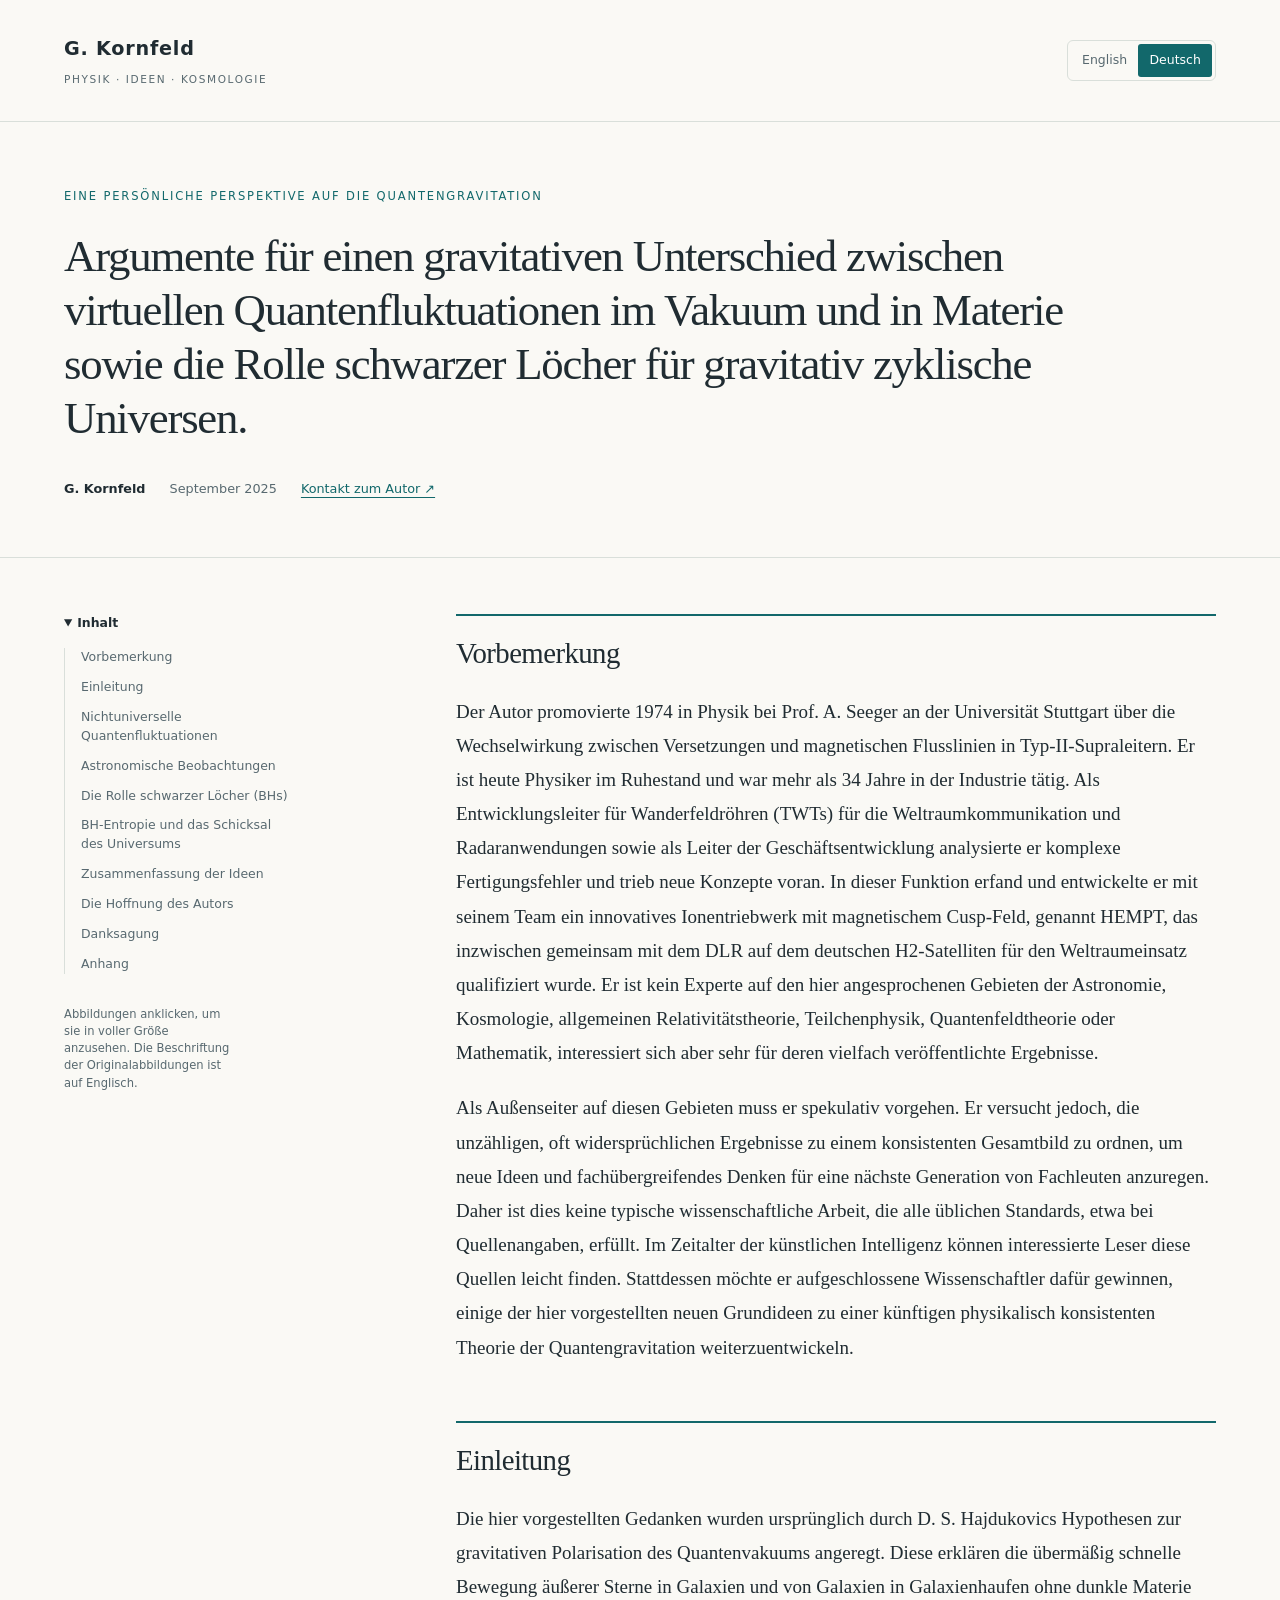
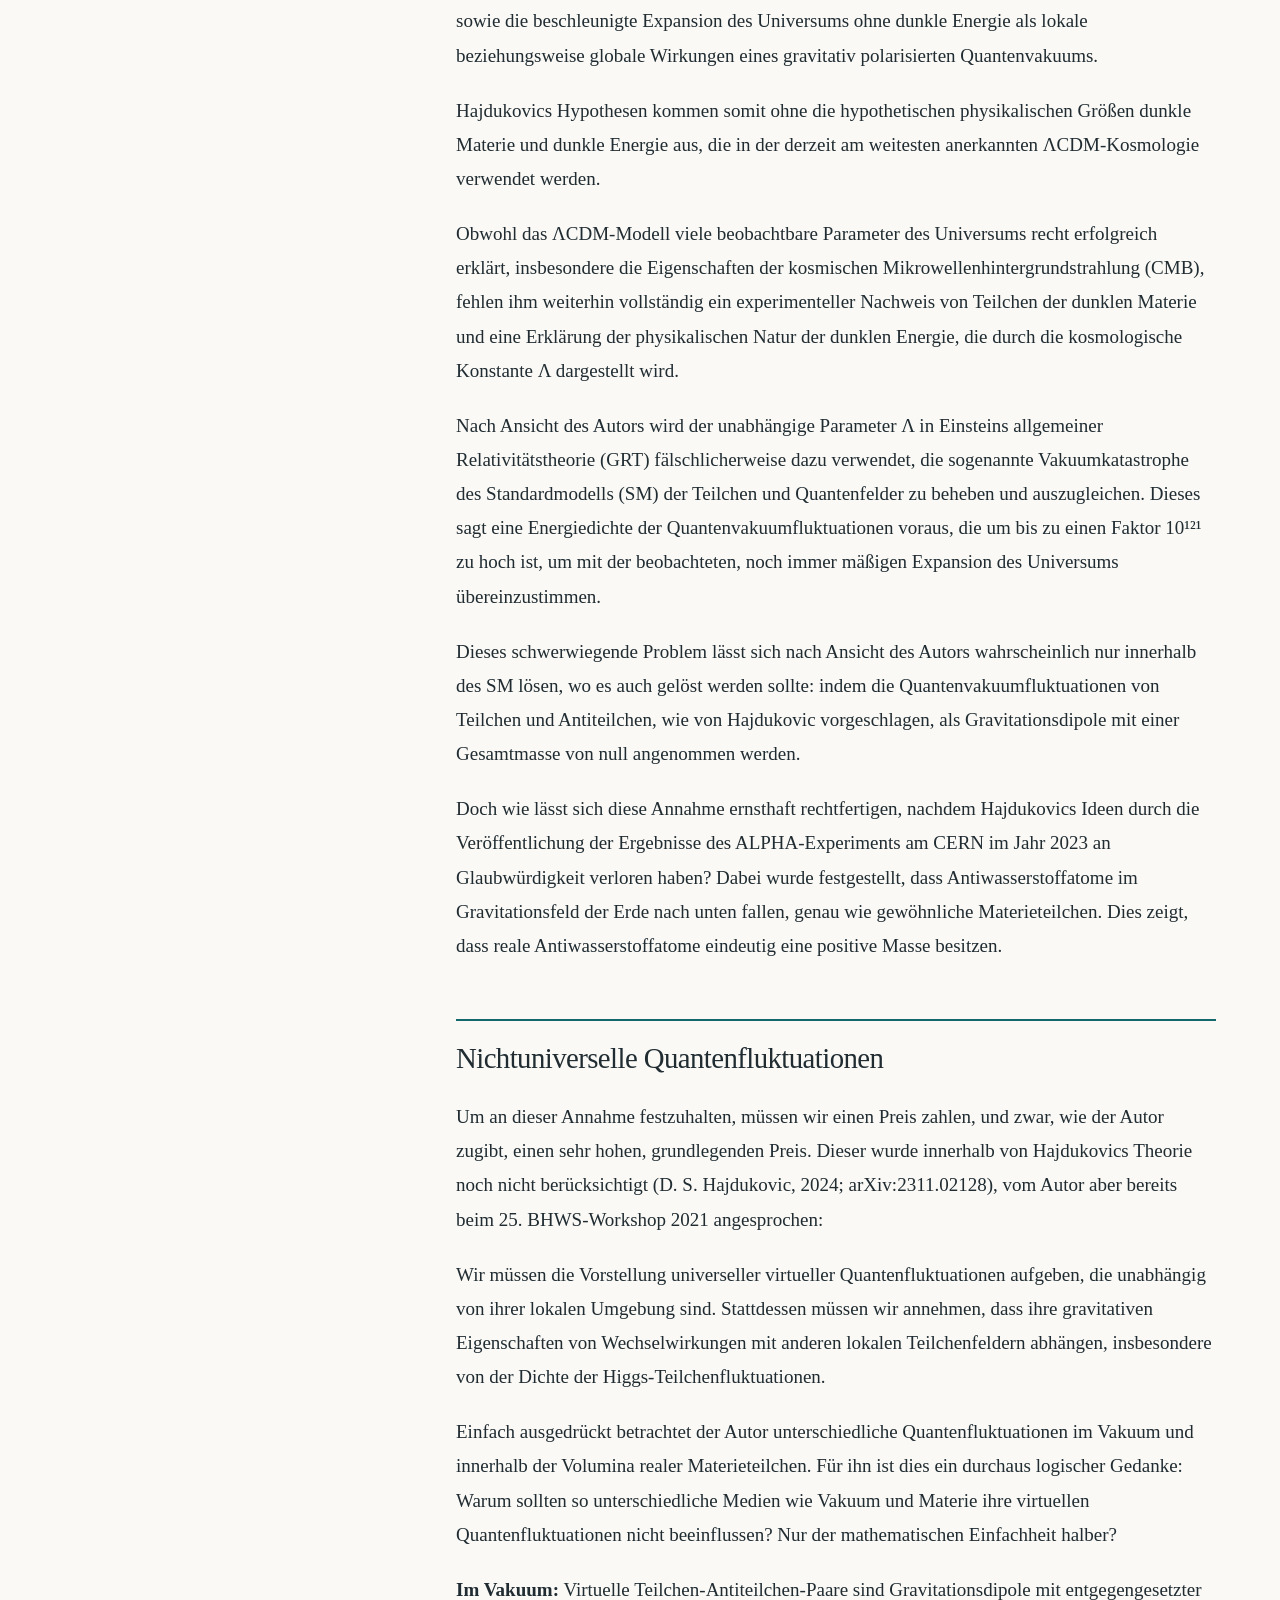
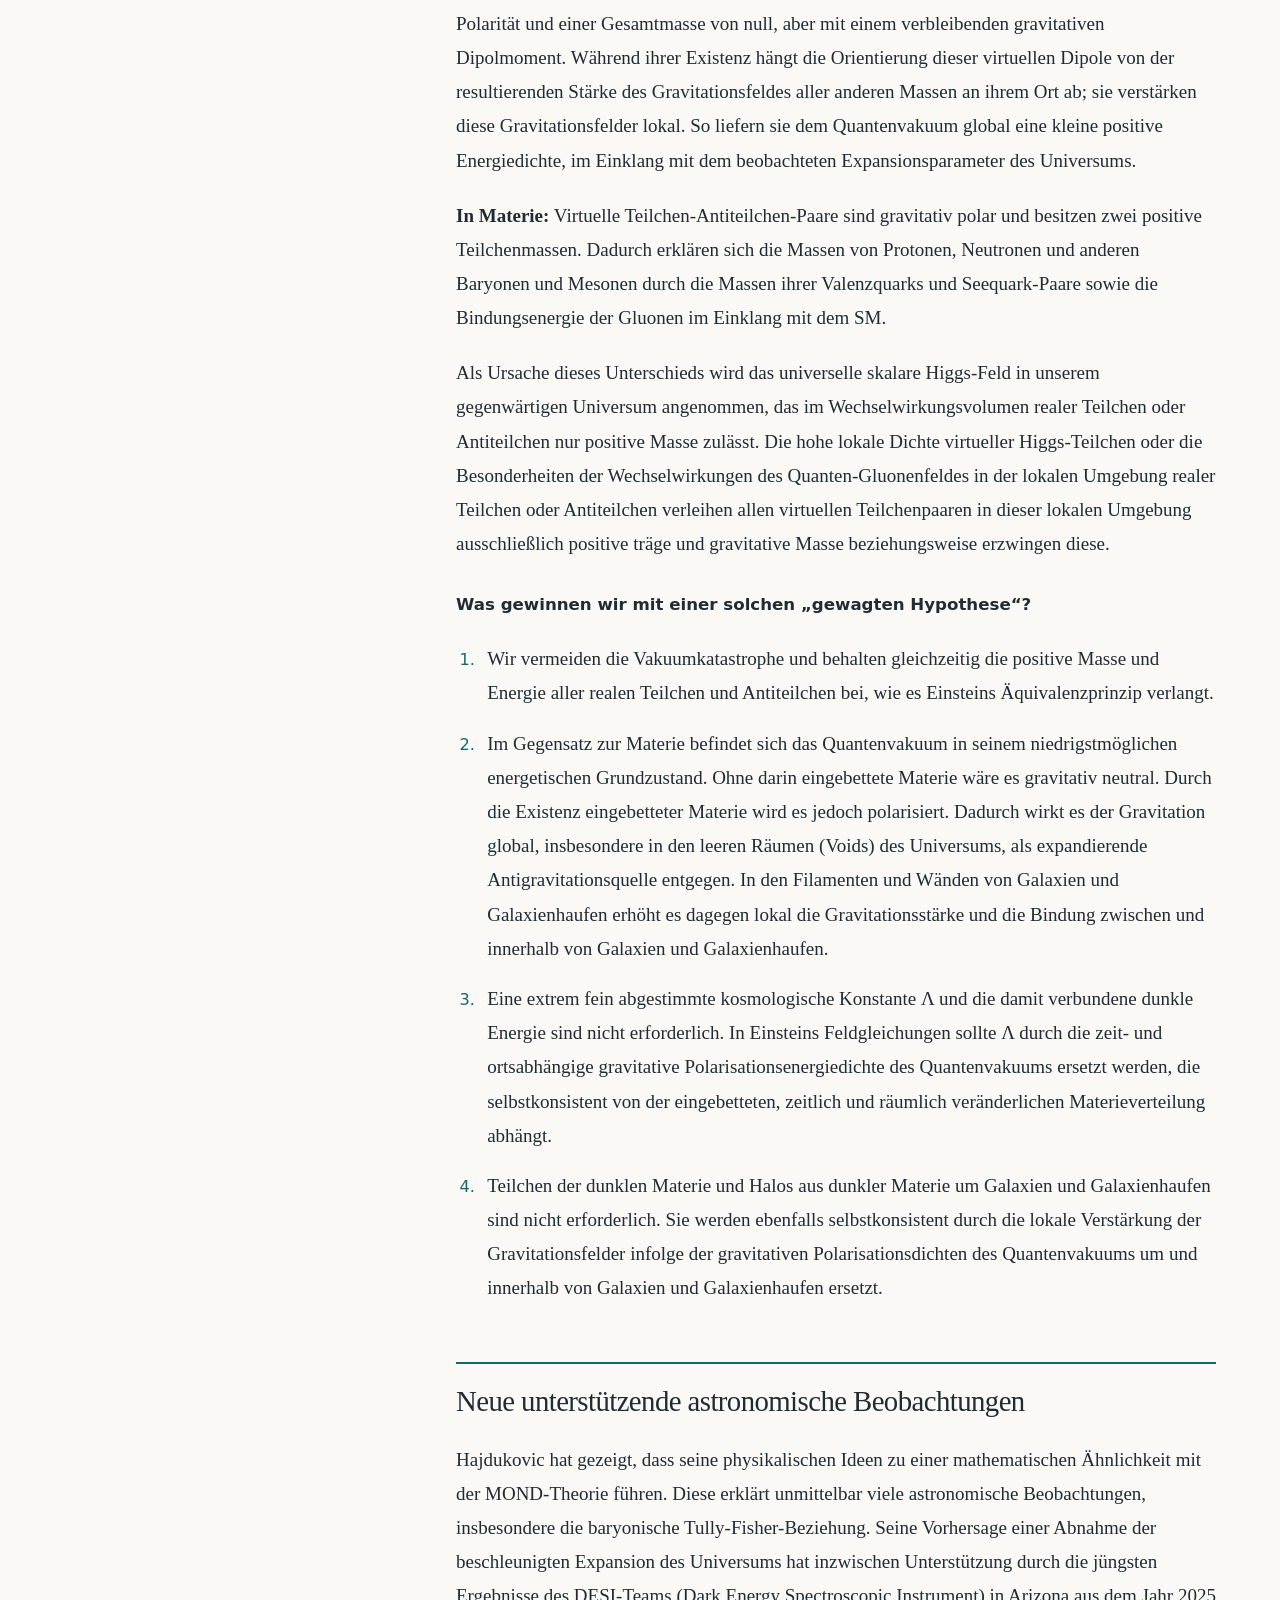
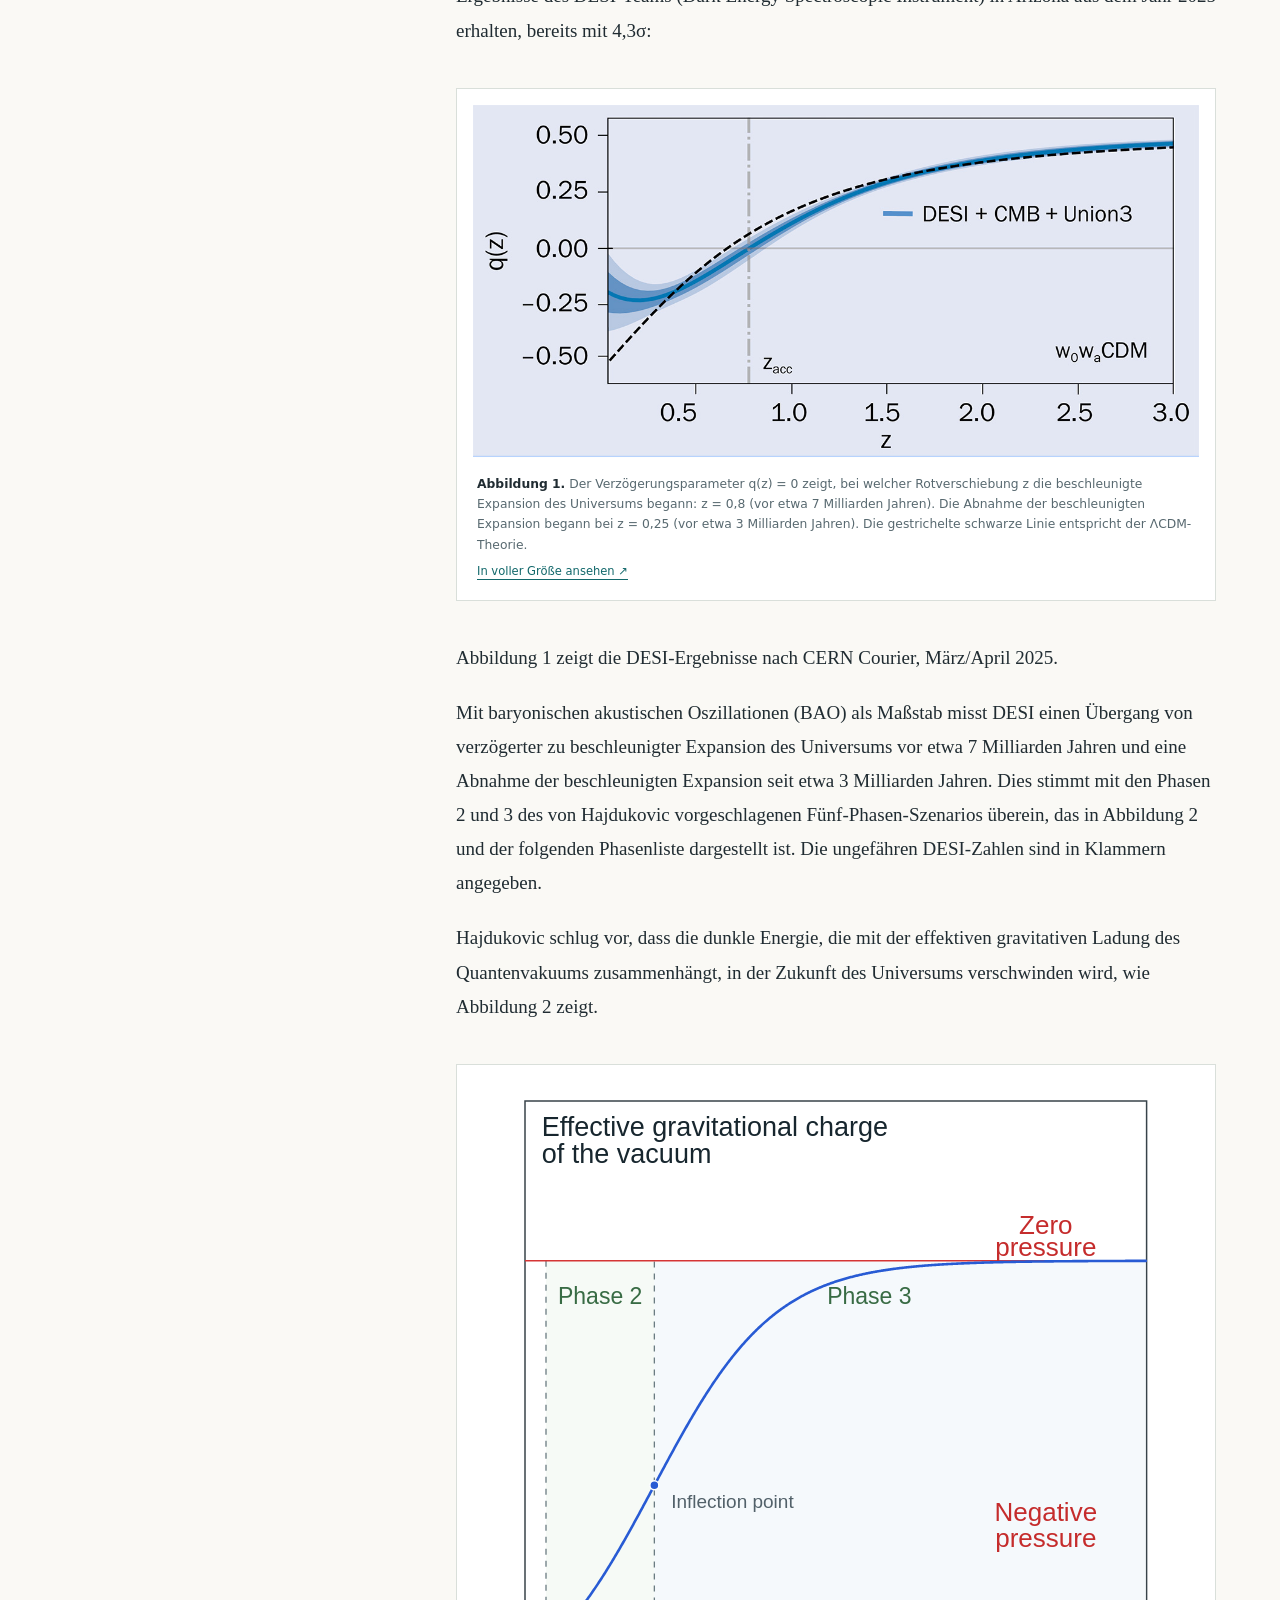
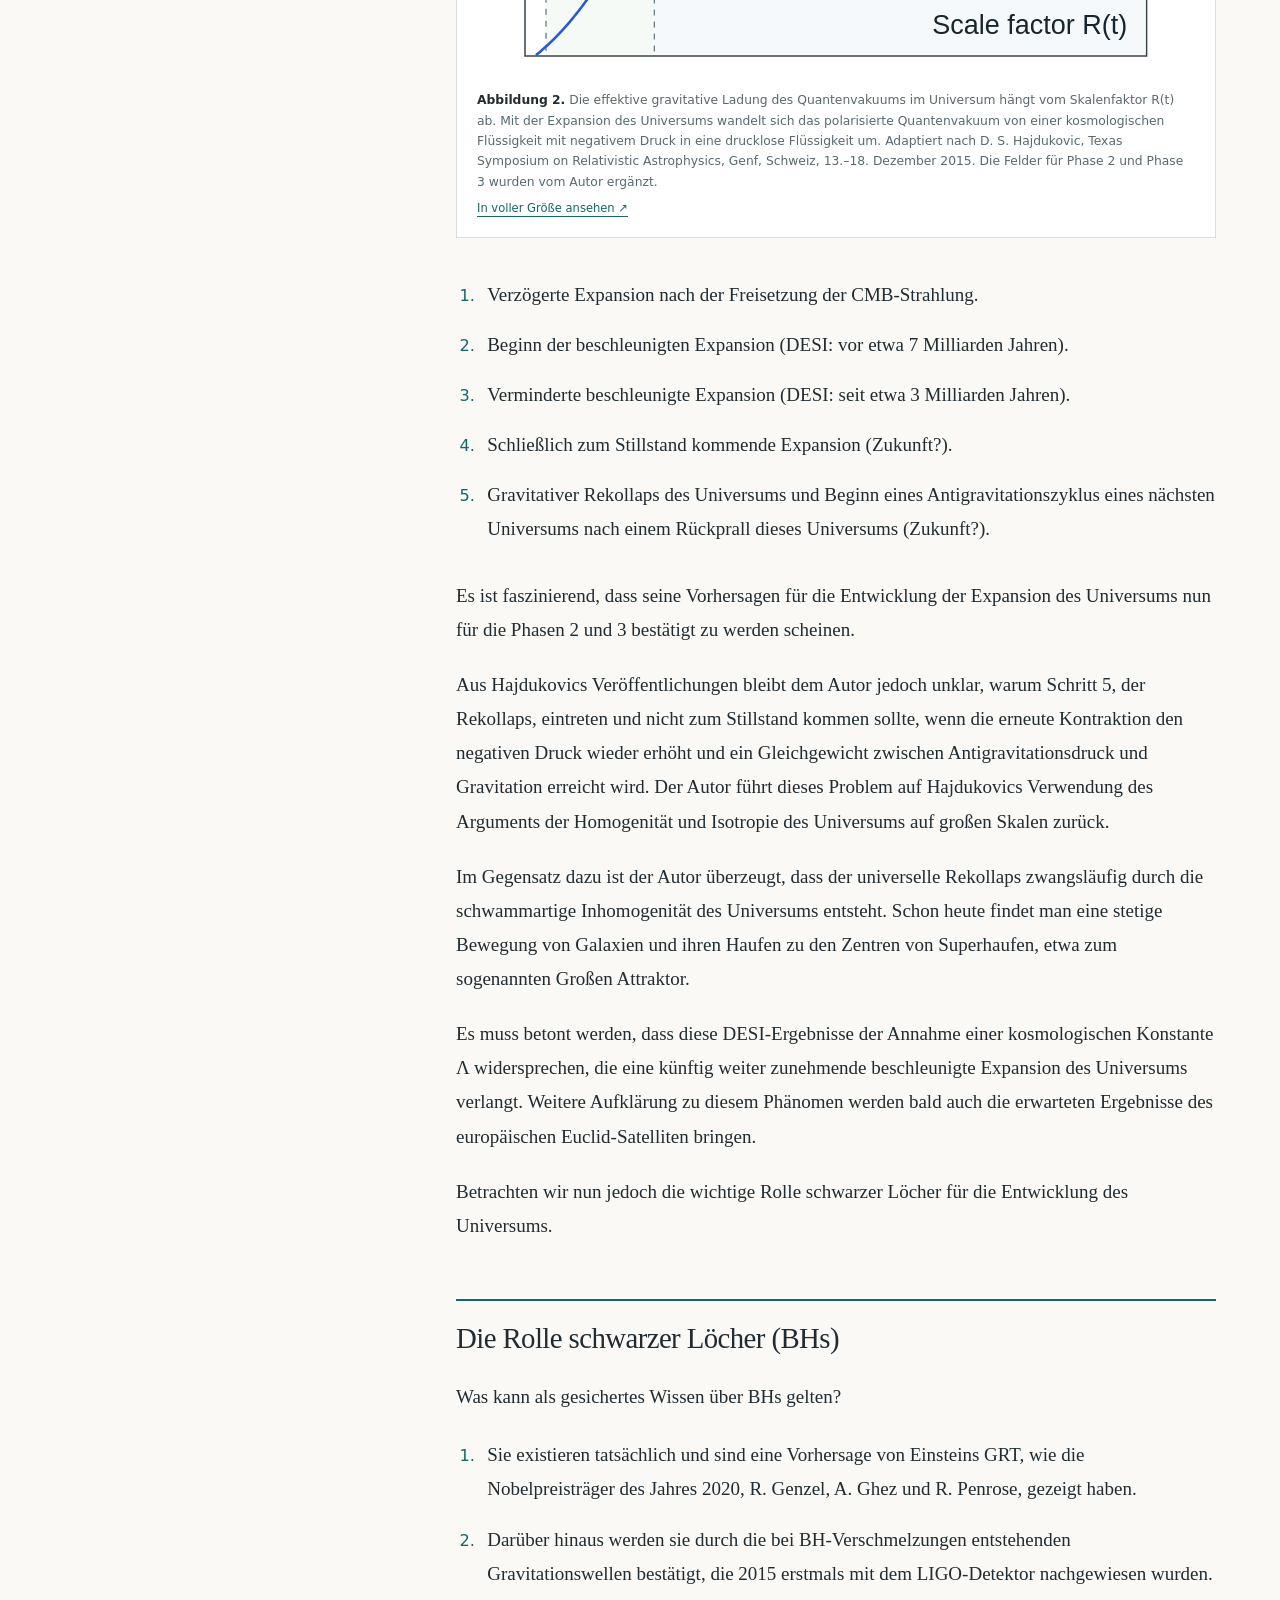
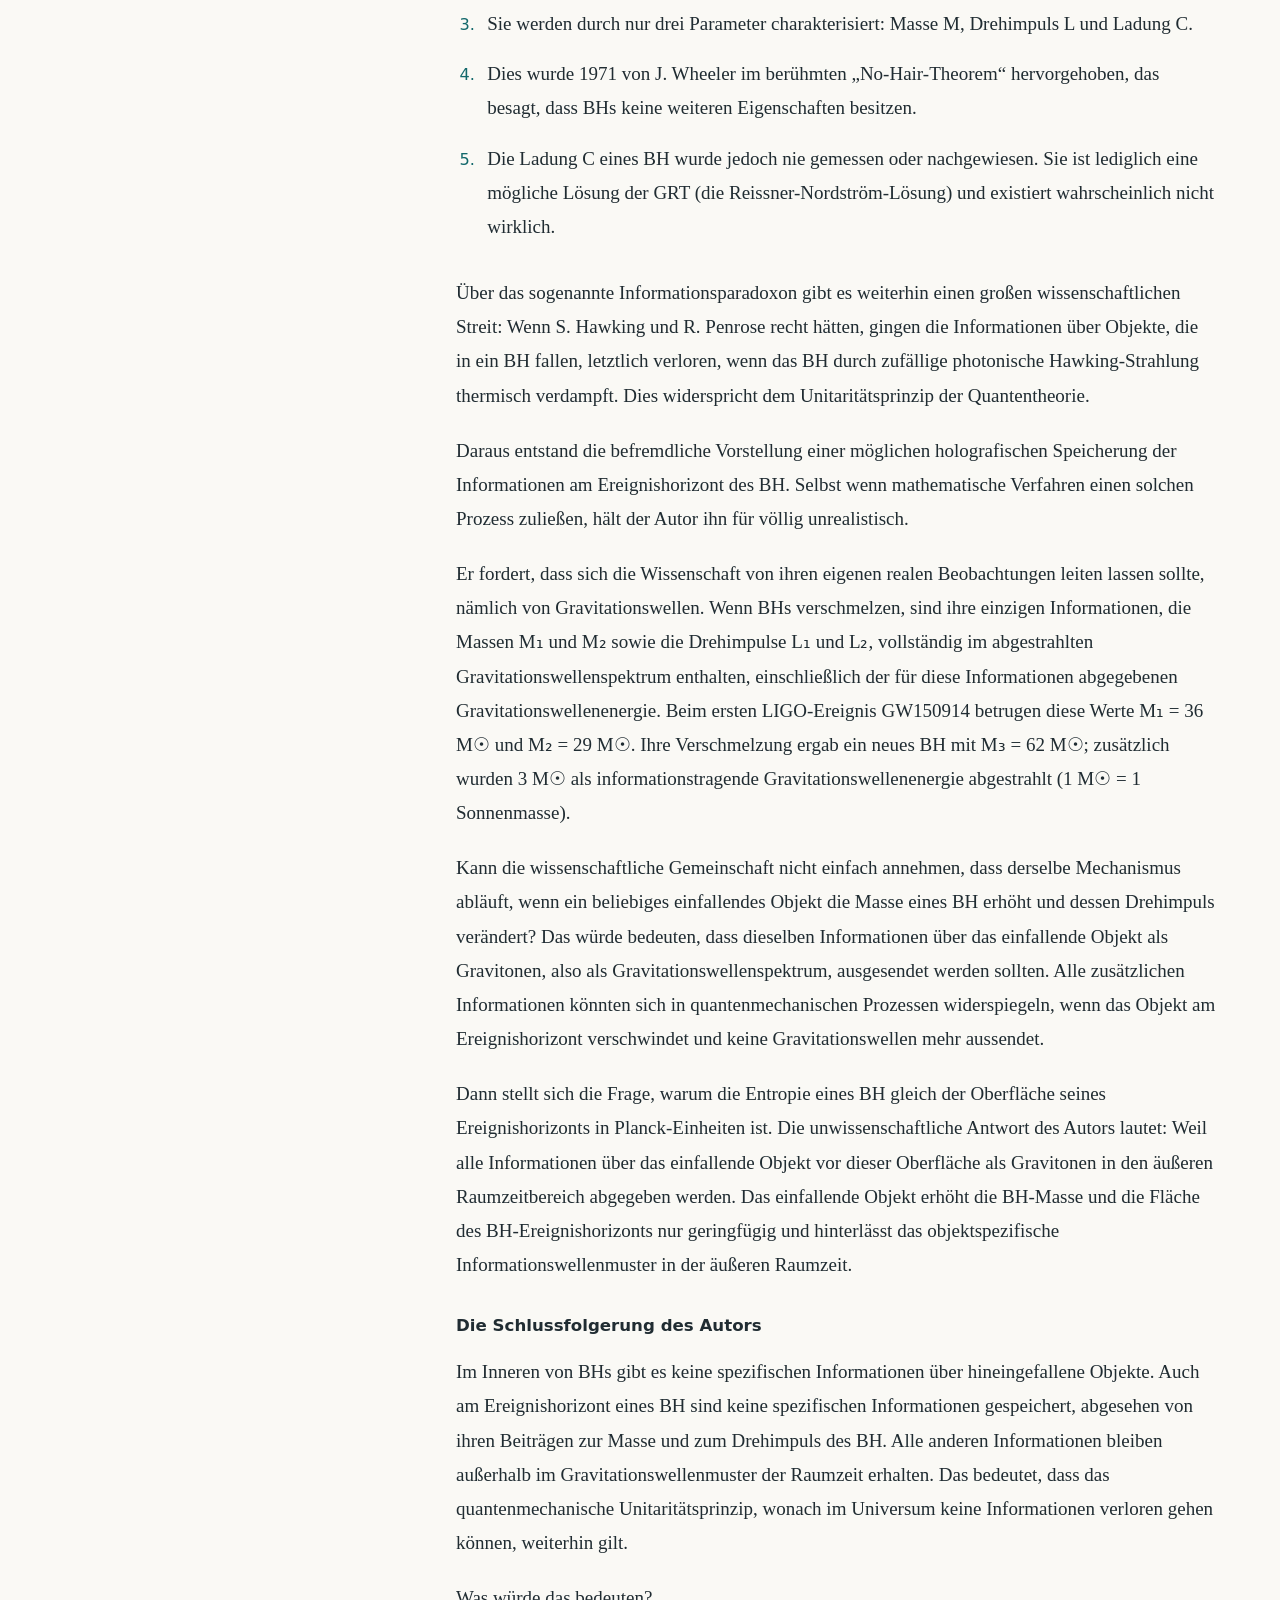
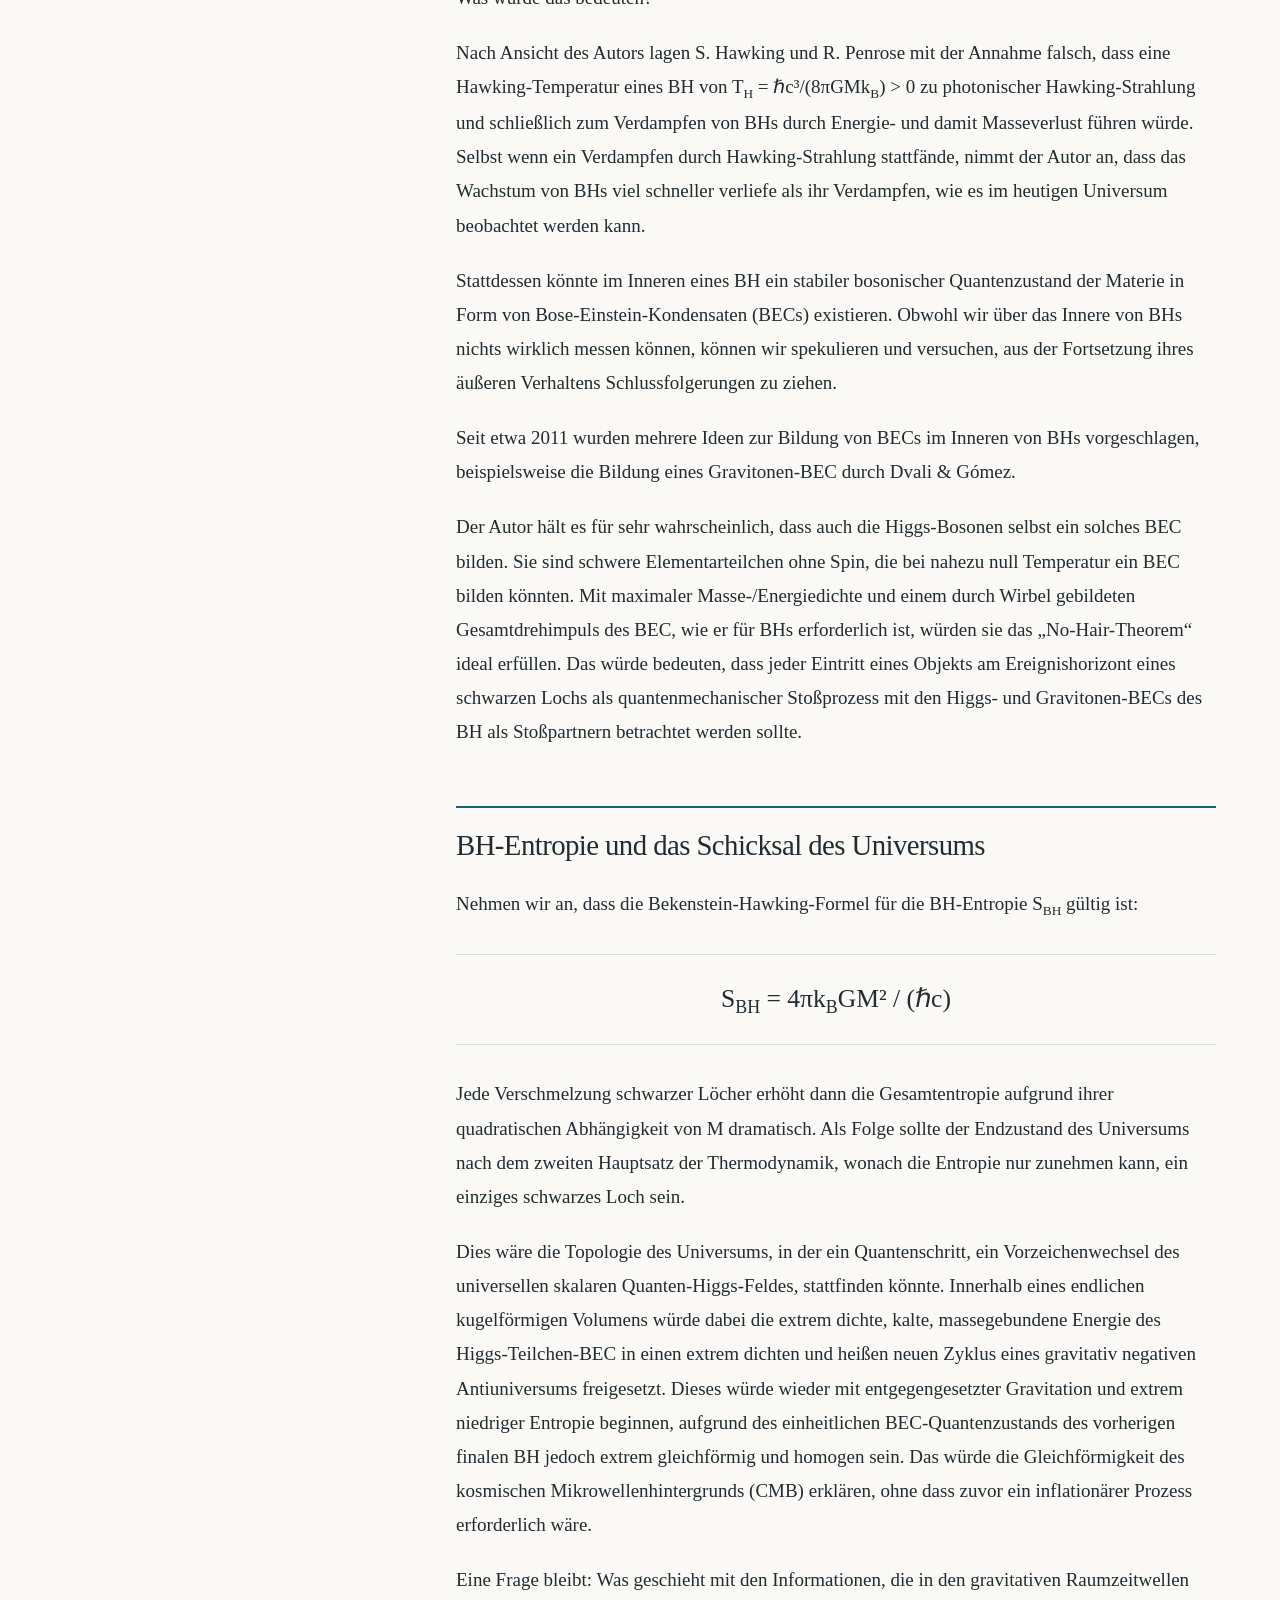
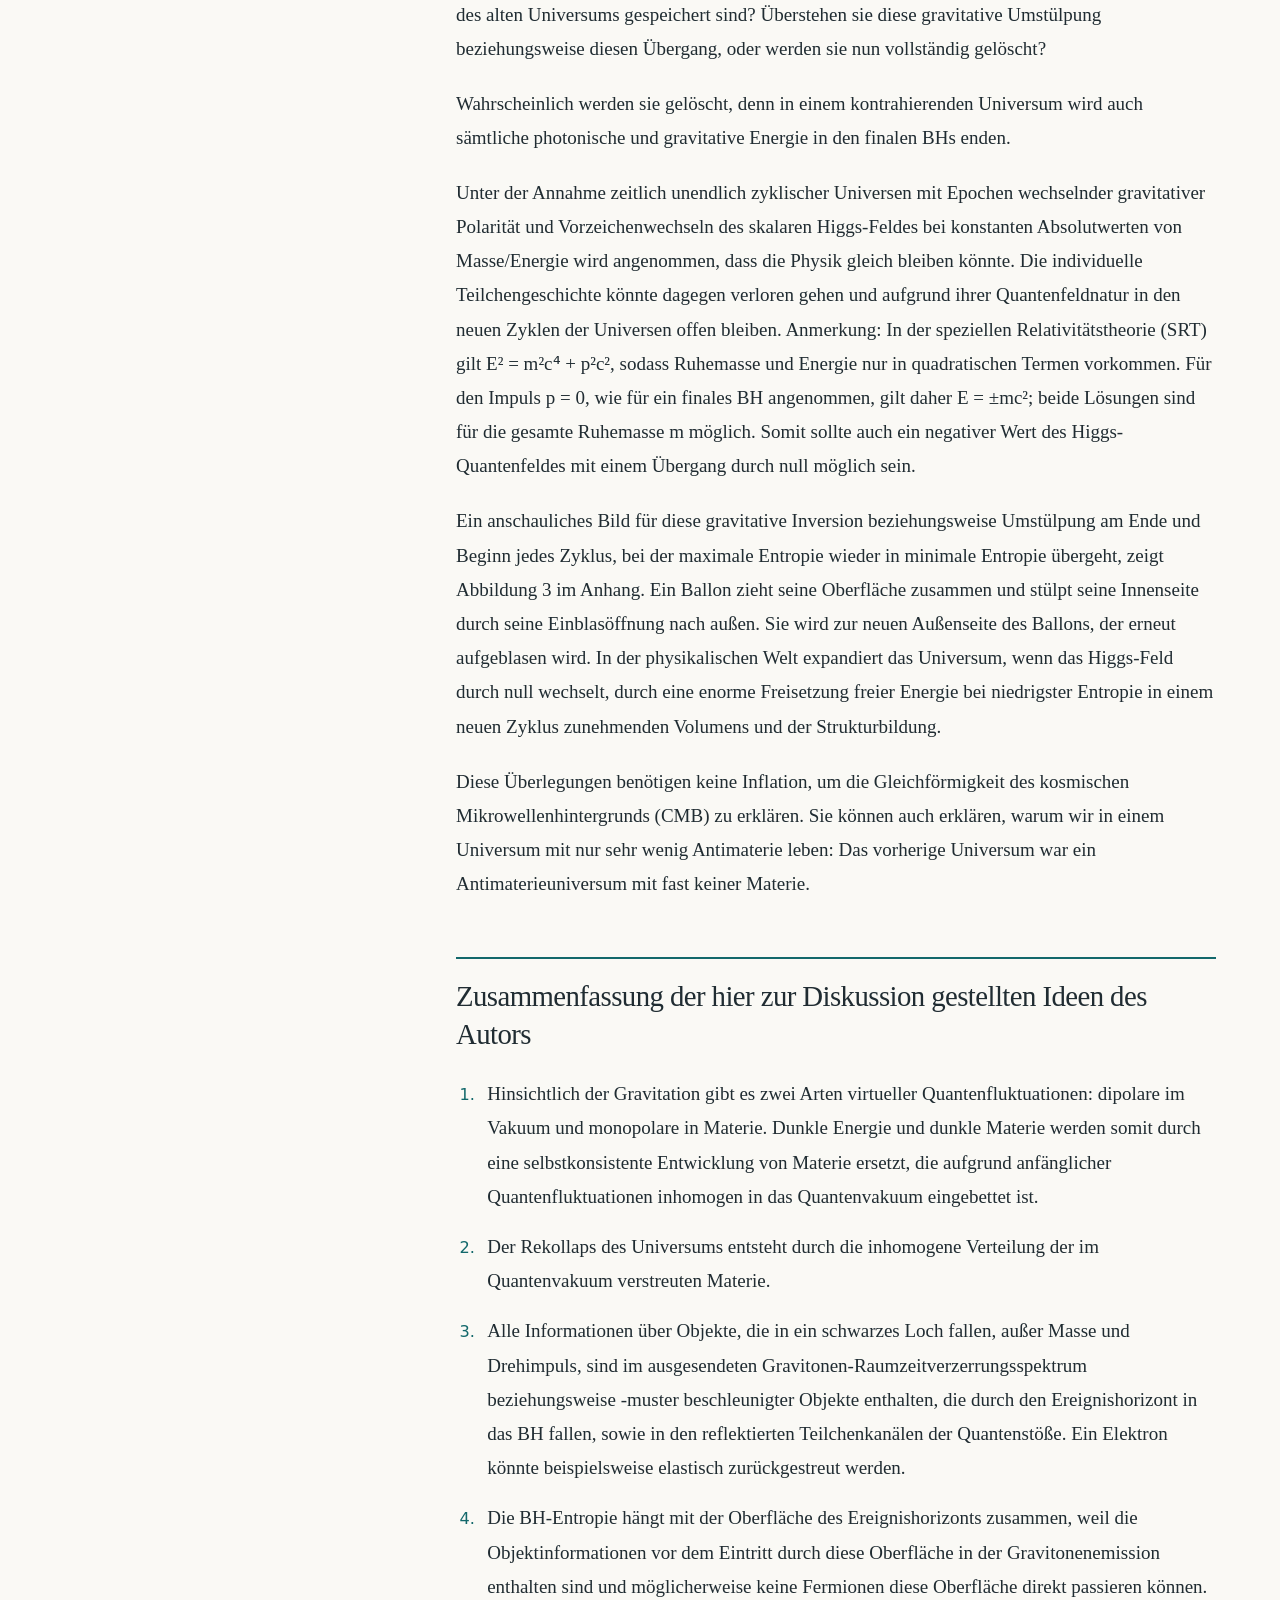
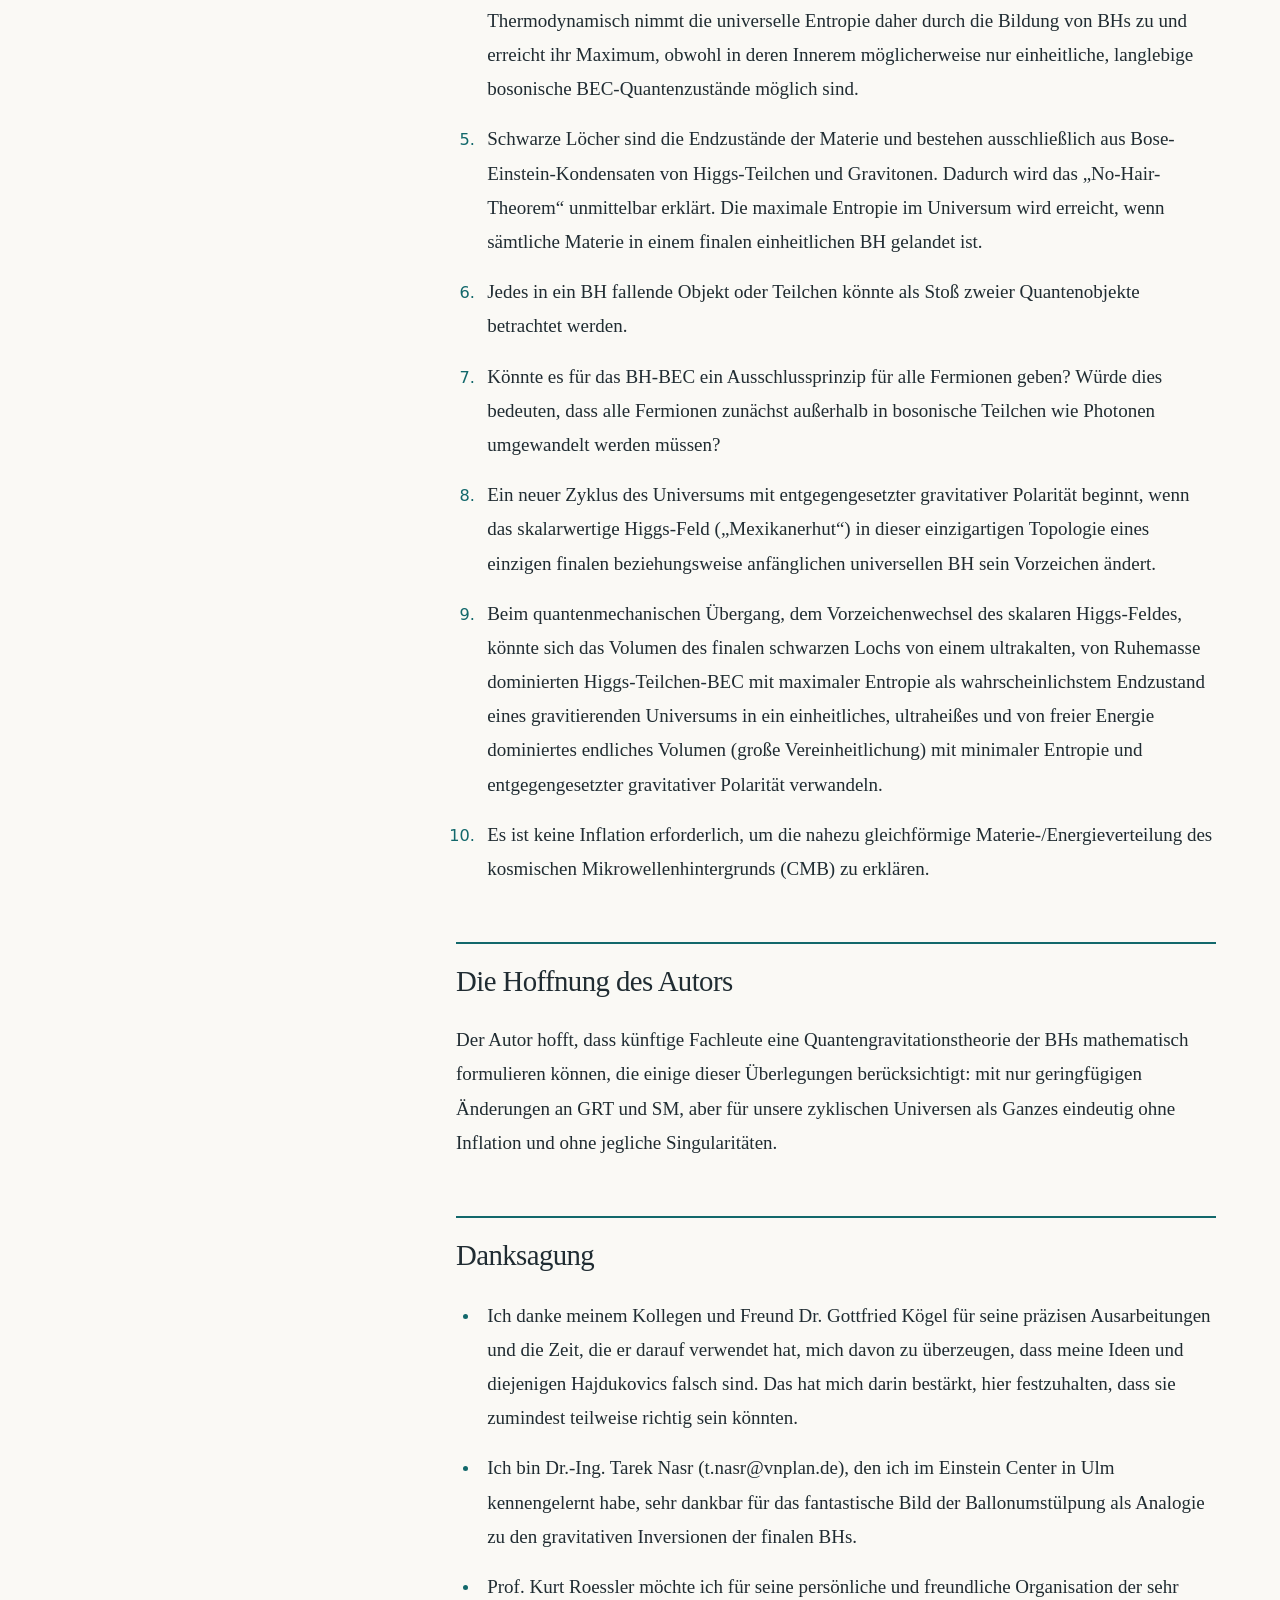
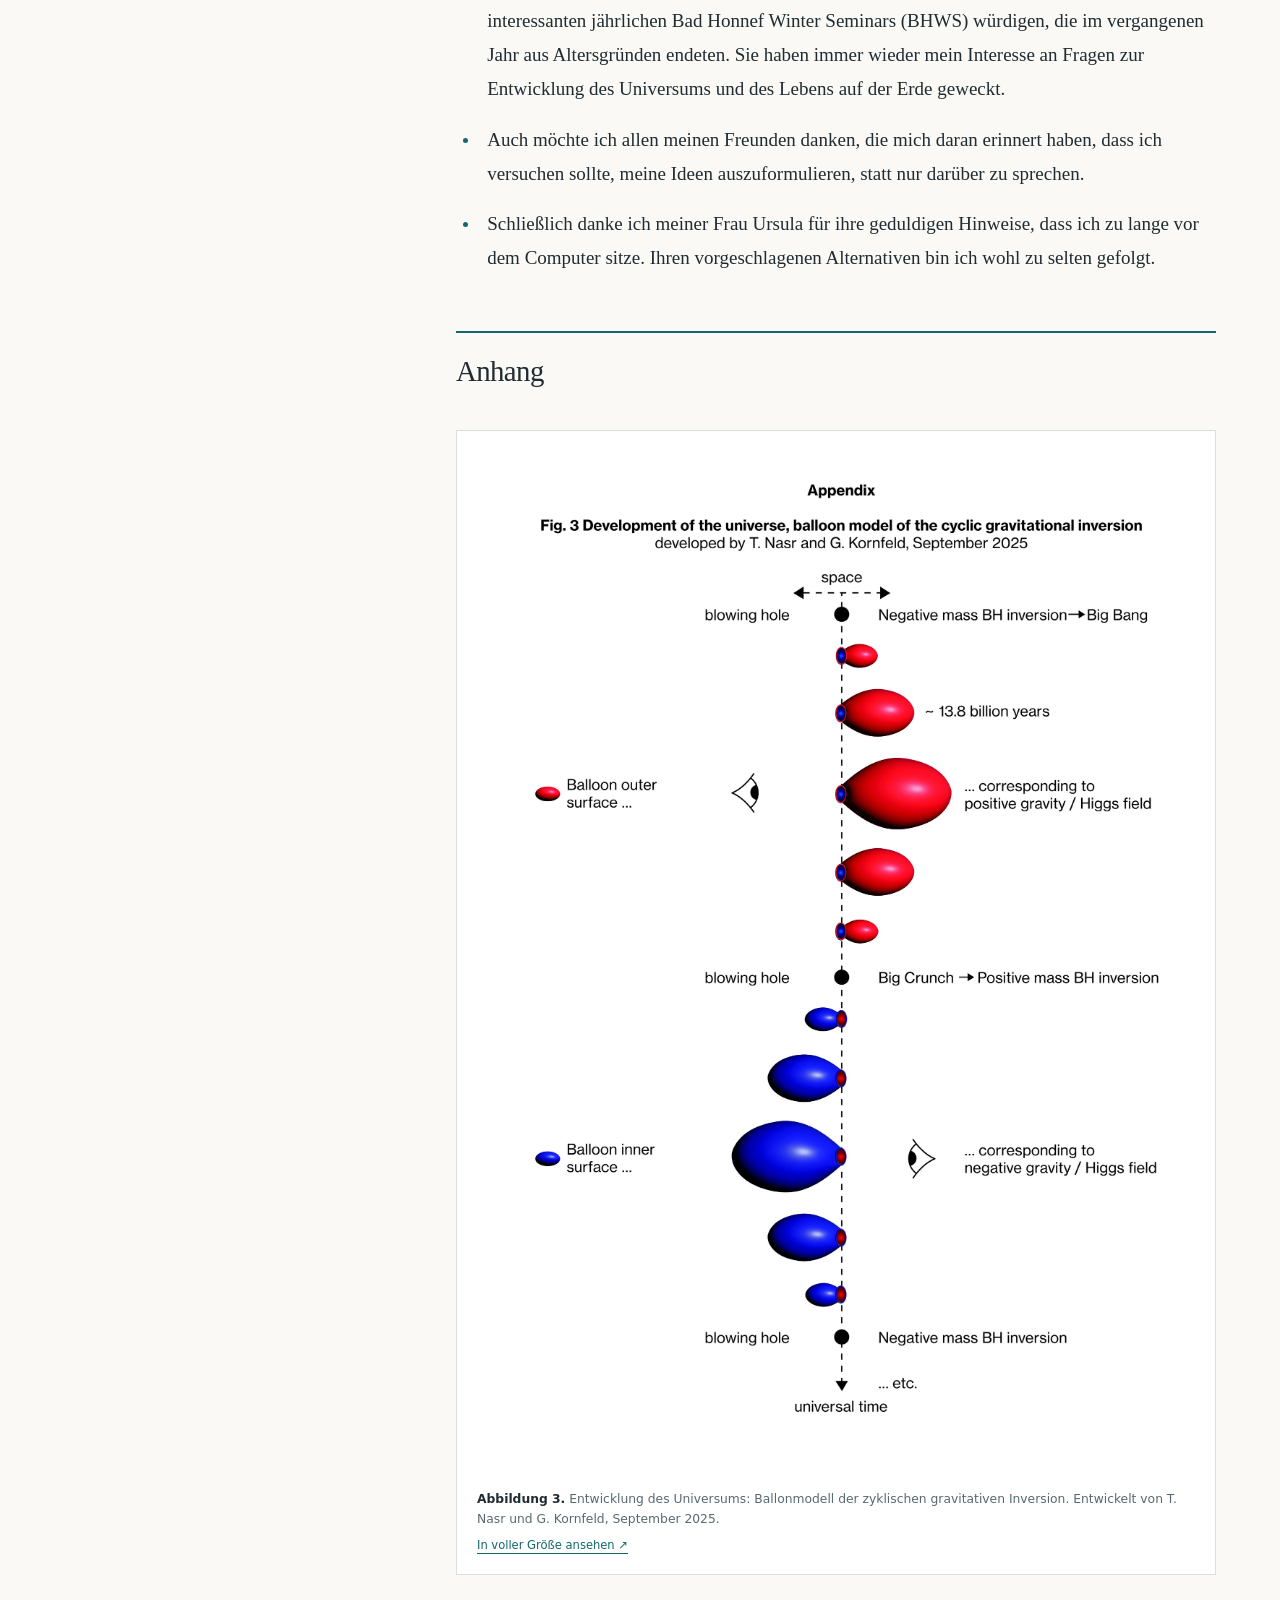
==== de.html @ 0e8d114a "Publish bilingual physics homepage with adapted vector figure" ====
<!doctype html>
<html lang="de">
<head>
<meta charset="utf-8">
<meta name="viewport" content="width=device-width, initial-scale=1">
<title>Quantenfluktuationen &amp; zyklische Universen — G. Kornfeld</title>
<meta name="description" content="G. Kornfelds Gedanken zu Quantenvakuumfluktuationen, schwarzen Löchern und gravitativ zyklischen Universen. Vollständiger Beitrag mit drei Originalabbildungen.">
<link rel="stylesheet" href="style.css">
<link rel="alternate" hreflang="en" href="index.html">
<link rel="alternate" hreflang="de" href="de.html">
</head>
<body>
<a class="skip" href="#paper">Zum Beitrag springen</a>
<header class="masthead"><a class="author" href="#top">G. Kornfeld<span>Physik · Ideen · Kosmologie</span></a><div class="header-actions"><nav class="language-switch" aria-label="Sprache"><a href="index.html" lang="en" hreflang="en">English</a><a href="de.html" lang="de" hreflang="de" aria-current="page">Deutsch</a></nav></div></header>
<div class="hero" id="top"><p class="eyebrow">Eine persönliche Perspektive auf die Quantengravitation</p><h1>Argumente für einen gravitativen Unterschied zwischen virtuellen Quantenfluktuationen im Vakuum und in Materie sowie die Rolle schwarzer Löcher für gravitativ zyklische Universen.</h1><div class="byline"><span>G. Kornfeld</span><span>September 2025</span><a href="mailto:guenter.kornfeld@t-online.de">Kontakt zum Autor ↗</a></div></div>
<div class="reading-layout"><aside><details open><summary>Inhalt</summary><nav aria-label="Abschnitte des Beitrags"><a href="#vorbemerkung">Vorbemerkung</a><a href="#einleitung">Einleitung</a><a href="#nichtuniverselle-quantenfluktuationen">Nichtuniverselle Quantenfluktuationen</a><a href="#neue-unterst-tzende-astronomische-beobachtungen">Astronomische Beobachtungen</a><a href="#die-rolle-schwarzer-l-cher-bhs">Die Rolle schwarzer Löcher (BHs)</a><a href="#bh-entropie-und-das-schicksal-des-universums">BH-Entropie und das Schicksal des Universums</a><a href="#zusammenfassung-der-hier-zur-diskussion-gestellten-ideen-des-autors">Zusammenfassung der Ideen</a><a href="#die-hoffnung-des-autors">Die Hoffnung des Autors</a><a href="#danksagung">Danksagung</a><a href="#anhang">Anhang</a></nav></details><p class="figure-note">Abbildungen anklicken, um sie in voller Größe anzusehen. Die Beschriftung der Originalabbildungen ist auf Englisch.</p></aside><main id="paper"><article><section id="vorbemerkung"><h2>Vorbemerkung</h2>
<p>Der Autor promovierte 1974 in Physik bei Prof. A. Seeger an der Universität Stuttgart über die Wechselwirkung zwischen Versetzungen und magnetischen Flusslinien in Typ-II-Supraleitern. Er ist heute Physiker im Ruhestand und war mehr als 34 Jahre in der Industrie tätig. Als Entwicklungsleiter für Wanderfeldröhren (TWTs) für die Weltraumkommunikation und Radaranwendungen sowie als Leiter der Geschäftsentwicklung analysierte er komplexe Fertigungsfehler und trieb neue Konzepte voran. In dieser Funktion erfand und entwickelte er mit seinem Team ein innovatives Ionentriebwerk mit magnetischem Cusp-Feld, genannt HEMPT, das inzwischen gemeinsam mit dem DLR auf dem deutschen H2-Satelliten für den Weltraumeinsatz qualifiziert wurde. Er ist kein Experte auf den hier angesprochenen Gebieten der Astronomie, Kosmologie, allgemeinen Relativitätstheorie, Teilchenphysik, Quantenfeldtheorie oder Mathematik, interessiert sich aber sehr für deren vielfach veröffentlichte Ergebnisse.</p>
<p>Als Außenseiter auf diesen Gebieten muss er spekulativ vorgehen. Er versucht jedoch, die unzähligen, oft widersprüchlichen Ergebnisse zu einem konsistenten Gesamtbild zu ordnen, um neue Ideen und fachübergreifendes Denken für eine nächste Generation von Fachleuten anzuregen. Daher ist dies keine typische wissenschaftliche Arbeit, die alle üblichen Standards, etwa bei Quellenangaben, erfüllt. Im Zeitalter der künstlichen Intelligenz können interessierte Leser diese Quellen leicht finden. Stattdessen möchte er aufgeschlossene Wissenschaftler dafür gewinnen, einige der hier vorgestellten neuen Grundideen zu einer künftigen physikalisch konsistenten Theorie der Quantengravitation weiterzuentwickeln.</p>
</section>
<section id="einleitung"><h2>Einleitung</h2>
<p>Die hier vorgestellten Gedanken wurden ursprünglich durch D. S. Hajdukovics Hypothesen zur gravitativen Polarisation des Quantenvakuums angeregt. Diese erklären die übermäßig schnelle Bewegung äußerer Sterne in Galaxien und von Galaxien in Galaxienhaufen ohne dunkle Materie sowie die beschleunigte Expansion des Universums ohne dunkle Energie als lokale beziehungsweise globale Wirkungen eines gravitativ polarisierten Quantenvakuums.</p>
<p>Hajdukovics Hypothesen kommen somit ohne die hypothetischen physikalischen Größen dunkle Materie und dunkle Energie aus, die in der derzeit am weitesten anerkannten ΛCDM-Kosmologie verwendet werden.</p>
<p>Obwohl das ΛCDM-Modell viele beobachtbare Parameter des Universums recht erfolgreich erklärt, insbesondere die Eigenschaften der kosmischen Mikrowellenhintergrundstrahlung (CMB), fehlen ihm weiterhin vollständig ein experimenteller Nachweis von Teilchen der dunklen Materie und eine Erklärung der physikalischen Natur der dunklen Energie, die durch die kosmologische Konstante Λ dargestellt wird.</p>
<p>Nach Ansicht des Autors wird der unabhängige Parameter Λ in Einsteins allgemeiner Relativitätstheorie (GRT) fälschlicherweise dazu verwendet, die sogenannte Vakuumkatastrophe des Standardmodells (SM) der Teilchen und Quantenfelder zu beheben und auszugleichen. Dieses sagt eine Energiedichte der Quantenvakuumfluktuationen voraus, die um bis zu einen Faktor 10¹²¹ zu hoch ist, um mit der beobachteten, noch immer mäßigen Expansion des Universums übereinzustimmen.</p>
<p>Dieses schwerwiegende Problem lässt sich nach Ansicht des Autors wahrscheinlich nur innerhalb des SM lösen, wo es auch gelöst werden sollte: indem die Quantenvakuumfluktuationen von Teilchen und Antiteilchen, wie von Hajdukovic vorgeschlagen, als Gravitationsdipole mit einer Gesamtmasse von null angenommen werden.</p>
<p>Doch wie lässt sich diese Annahme ernsthaft rechtfertigen, nachdem Hajdukovics Ideen durch die Veröffentlichung der Ergebnisse des ALPHA-Experiments am CERN im Jahr 2023 an Glaubwürdigkeit verloren haben? Dabei wurde festgestellt, dass Antiwasserstoffatome im Gravitationsfeld der Erde nach unten fallen, genau wie gewöhnliche Materieteilchen. Dies zeigt, dass reale Antiwasserstoffatome eindeutig eine positive Masse besitzen.</p>
</section>
<section id="nichtuniverselle-quantenfluktuationen"><h2>Nichtuniverselle Quantenfluktuationen</h2>
<p>Um an dieser Annahme festzuhalten, müssen wir einen Preis zahlen, und zwar, wie der Autor zugibt, einen sehr hohen, grundlegenden Preis. Dieser wurde innerhalb von Hajdukovics Theorie noch nicht berücksichtigt (D. S. Hajdukovic, 2024; arXiv:2311.02128), vom Autor aber bereits beim 25. BHWS-Workshop 2021 angesprochen:</p>
<p>Wir müssen die Vorstellung universeller virtueller Quantenfluktuationen aufgeben, die unabhängig von ihrer lokalen Umgebung sind. Stattdessen müssen wir annehmen, dass ihre gravitativen Eigenschaften von Wechselwirkungen mit anderen lokalen Teilchenfeldern abhängen, insbesondere von der Dichte der Higgs-Teilchenfluktuationen.</p>
<p>Einfach ausgedrückt betrachtet der Autor unterschiedliche Quantenfluktuationen im Vakuum und innerhalb der Volumina realer Materieteilchen. Für ihn ist dies ein durchaus logischer Gedanke: Warum sollten so unterschiedliche Medien wie Vakuum und Materie ihre virtuellen Quantenfluktuationen nicht beeinflussen? Nur der mathematischen Einfachheit halber?</p>
<p><strong>Im Vakuum:</strong> Virtuelle Teilchen-Antiteilchen-Paare sind Gravitationsdipole mit entgegengesetzter Polarität und einer Gesamtmasse von null, aber mit einem verbleibenden gravitativen Dipolmoment. Während ihrer Existenz hängt die Orientierung dieser virtuellen Dipole von der resultierenden Stärke des Gravitationsfeldes aller anderen Massen an ihrem Ort ab; sie verstärken diese Gravitationsfelder lokal. So liefern sie dem Quantenvakuum global eine kleine positive Energiedichte, im Einklang mit dem beobachteten Expansionsparameter des Universums.</p>
<p><strong>In Materie:</strong> Virtuelle Teilchen-Antiteilchen-Paare sind gravitativ polar und besitzen zwei positive Teilchenmassen. Dadurch erklären sich die Massen von Protonen, Neutronen und anderen Baryonen und Mesonen durch die Massen ihrer Valenzquarks und Seequark-Paare sowie die Bindungsenergie der Gluonen im Einklang mit dem SM.</p>
<p>Als Ursache dieses Unterschieds wird das universelle skalare Higgs-Feld in unserem gegenwärtigen Universum angenommen, das im Wechselwirkungsvolumen realer Teilchen oder Antiteilchen nur positive Masse zulässt. Die hohe lokale Dichte virtueller Higgs-Teilchen oder die Besonderheiten der Wechselwirkungen des Quanten-Gluonenfeldes in der lokalen Umgebung realer Teilchen oder Antiteilchen verleihen allen virtuellen Teilchenpaaren in dieser lokalen Umgebung ausschließlich positive träge und gravitative Masse beziehungsweise erzwingen diese.</p>
<h3>Was gewinnen wir mit einer solchen „gewagten Hypothese“?</h3>
<ol><li>Wir vermeiden die Vakuumkatastrophe und behalten gleichzeitig die positive Masse und Energie aller realen Teilchen und Antiteilchen bei, wie es Einsteins Äquivalenzprinzip verlangt.</li><li>Im Gegensatz zur Materie befindet sich das Quantenvakuum in seinem niedrigstmöglichen energetischen Grundzustand. Ohne darin eingebettete Materie wäre es gravitativ neutral. Durch die Existenz eingebetteter Materie wird es jedoch polarisiert. Dadurch wirkt es der Gravitation global, insbesondere in den leeren Räumen (Voids) des Universums, als expandierende Antigravitationsquelle entgegen. In den Filamenten und Wänden von Galaxien und Galaxienhaufen erhöht es dagegen lokal die Gravitationsstärke und die Bindung zwischen und innerhalb von Galaxien und Galaxienhaufen.</li><li>Eine extrem fein abgestimmte kosmologische Konstante Λ und die damit verbundene dunkle Energie sind nicht erforderlich. In Einsteins Feldgleichungen sollte Λ durch die zeit- und ortsabhängige gravitative Polarisationsenergiedichte des Quantenvakuums ersetzt werden, die selbstkonsistent von der eingebetteten, zeitlich und räumlich veränderlichen Materieverteilung abhängt.</li><li>Teilchen der dunklen Materie und Halos aus dunkler Materie um Galaxien und Galaxienhaufen sind nicht erforderlich. Sie werden ebenfalls selbstkonsistent durch die lokale Verstärkung der Gravitationsfelder infolge der gravitativen Polarisationsdichten des Quantenvakuums um und innerhalb von Galaxien und Galaxienhaufen ersetzt.</li></ol>
</section>
<section id="neue-unterst-tzende-astronomische-beobachtungen"><h2>Neue unterstützende astronomische Beobachtungen</h2>
<p>Hajdukovic hat gezeigt, dass seine physikalischen Ideen zu einer mathematischen Ähnlichkeit mit der MOND-Theorie führen. Diese erklärt unmittelbar viele astronomische Beobachtungen, insbesondere die baryonische Tully-Fisher-Beziehung. Seine Vorhersage einer Abnahme der beschleunigten Expansion des Universums hat inzwischen Unterstützung durch die jüngsten Ergebnisse des DESI-Teams (Dark Energy Spectroscopic Instrument) in Arizona aus dem Jahr 2025 erhalten, bereits mit 4,3σ:</p>
<figure id="figure-1"><a class="figure-link" href="assets/figure-1.png" aria-label="Abbildung 1 in voller Größe öffnen"><img src="assets/figure-1.png" alt="Verzögerungsparameter q(z) in Abhängigkeit von der Rotverschiebung z, mit einer DESI-Kurve und einer gestrichelten ΛCDM-Vergleichskurve." loading="lazy" width="1200" height="586"></a><figcaption><strong>Abbildung 1.</strong> Der Verzögerungsparameter q(z) = 0 zeigt, bei welcher Rotverschiebung z die beschleunigte Expansion des Universums begann: z = 0,8 (vor etwa 7 Milliarden Jahren). Die Abnahme der beschleunigten Expansion begann bei z = 0,25 (vor etwa 3 Milliarden Jahren). Die gestrichelte schwarze Linie entspricht der ΛCDM-Theorie. <a href="assets/figure-1.png">In voller Größe ansehen ↗</a></figcaption></figure>
<p>Abbildung 1 zeigt die DESI-Ergebnisse nach CERN Courier, März/April 2025.</p>
<p>Mit baryonischen akustischen Oszillationen (BAO) als Maßstab misst DESI einen Übergang von verzögerter zu beschleunigter Expansion des Universums vor etwa 7 Milliarden Jahren und eine Abnahme der beschleunigten Expansion seit etwa 3 Milliarden Jahren. Dies stimmt mit den Phasen 2 und 3 des von Hajdukovic vorgeschlagenen Fünf-Phasen-Szenarios überein, das in Abbildung 2 und der folgenden Phasenliste dargestellt ist. Die ungefähren DESI-Zahlen sind in Klammern angegeben.</p>
<p>Hajdukovic schlug vor, dass die dunkle Energie, die mit der effektiven gravitativen Ladung des Quantenvakuums zusammenhängt, in der Zukunft des Universums verschwinden wird, wie Abbildung 2 zeigt.</p>
<figure id="figure-2"><a class="figure-link" href="assets/figure-2.svg" aria-label="Abbildung 2 in voller Größe öffnen"><img src="assets/figure-2.svg" alt="Effektive gravitative Ladung des Quantenvakuums in Abhängigkeit vom Skalenfaktor R(t), mit Phase 2 und Phase 3 sowie dem Übergang von negativem Druck zu einem Druck von null." loading="lazy" width="662" height="595"></a><figcaption><strong>Abbildung 2.</strong> Die effektive gravitative Ladung des Quantenvakuums im Universum hängt vom Skalenfaktor R(t) ab. Mit der Expansion des Universums wandelt sich das polarisierte Quantenvakuum von einer kosmologischen Flüssigkeit mit negativem Druck in eine drucklose Flüssigkeit um. Adaptiert nach D. S. Hajdukovic, Texas Symposium on Relativistic Astrophysics, Genf, Schweiz, 13.–18. Dezember 2015. Die Felder für Phase 2 und Phase 3 wurden vom Autor ergänzt. <a href="assets/figure-2.svg">In voller Größe ansehen ↗</a></figcaption></figure>
<ol><li>Verzögerte Expansion nach der Freisetzung der CMB-Strahlung.</li><li>Beginn der beschleunigten Expansion (DESI: vor etwa 7 Milliarden Jahren).</li><li>Verminderte beschleunigte Expansion (DESI: seit etwa 3 Milliarden Jahren).</li><li>Schließlich zum Stillstand kommende Expansion (Zukunft?).</li><li>Gravitativer Rekollaps des Universums und Beginn eines Antigravitationszyklus eines nächsten Universums nach einem Rückprall dieses Universums (Zukunft?).</li></ol>
<p>Es ist faszinierend, dass seine Vorhersagen für die Entwicklung der Expansion des Universums nun für die Phasen 2 und 3 bestätigt zu werden scheinen.</p>
<p>Aus Hajdukovics Veröffentlichungen bleibt dem Autor jedoch unklar, warum Schritt 5, der Rekollaps, eintreten und nicht zum Stillstand kommen sollte, wenn die erneute Kontraktion den negativen Druck wieder erhöht und ein Gleichgewicht zwischen Antigravitationsdruck und Gravitation erreicht wird. Der Autor führt dieses Problem auf Hajdukovics Verwendung des Arguments der Homogenität und Isotropie des Universums auf großen Skalen zurück.</p>
<p>Im Gegensatz dazu ist der Autor überzeugt, dass der universelle Rekollaps zwangsläufig durch die schwammartige Inhomogenität des Universums entsteht. Schon heute findet man eine stetige Bewegung von Galaxien und ihren Haufen zu den Zentren von Superhaufen, etwa zum sogenannten Großen Attraktor.</p>
<p>Es muss betont werden, dass diese DESI-Ergebnisse der Annahme einer kosmologischen Konstante Λ widersprechen, die eine künftig weiter zunehmende beschleunigte Expansion des Universums verlangt. Weitere Aufklärung zu diesem Phänomen werden bald auch die erwarteten Ergebnisse des europäischen Euclid-Satelliten bringen.</p>
<p>Betrachten wir nun jedoch die wichtige Rolle schwarzer Löcher für die Entwicklung des Universums.</p>
</section>
<section id="die-rolle-schwarzer-l-cher-bhs"><h2>Die Rolle schwarzer Löcher (BHs)</h2>
<p>Was kann als gesichertes Wissen über BHs gelten?</p>
<ol><li>Sie existieren tatsächlich und sind eine Vorhersage von Einsteins GRT, wie die Nobelpreisträger des Jahres 2020, R. Genzel, A. Ghez und R. Penrose, gezeigt haben.</li><li>Darüber hinaus werden sie durch die bei BH-Verschmelzungen entstehenden Gravitationswellen bestätigt, die 2015 erstmals mit dem LIGO-Detektor nachgewiesen wurden.</li><li>Sie werden durch nur drei Parameter charakterisiert: Masse M, Drehimpuls L und Ladung C.</li><li>Dies wurde 1971 von J. Wheeler im berühmten „No-Hair-Theorem“ hervorgehoben, das besagt, dass BHs keine weiteren Eigenschaften besitzen.</li><li>Die Ladung C eines BH wurde jedoch nie gemessen oder nachgewiesen. Sie ist lediglich eine mögliche Lösung der GRT (die Reissner-Nordström-Lösung) und existiert wahrscheinlich nicht wirklich.</li></ol>
<p>Über das sogenannte Informationsparadoxon gibt es weiterhin einen großen wissenschaftlichen Streit: Wenn S. Hawking und R. Penrose recht hätten, gingen die Informationen über Objekte, die in ein BH fallen, letztlich verloren, wenn das BH durch zufällige photonische Hawking-Strahlung thermisch verdampft. Dies widerspricht dem Unitaritätsprinzip der Quantentheorie.</p>
<p>Daraus entstand die befremdliche Vorstellung einer möglichen holografischen Speicherung der Informationen am Ereignishorizont des BH. Selbst wenn mathematische Verfahren einen solchen Prozess zuließen, hält der Autor ihn für völlig unrealistisch.</p>
<p>Er fordert, dass sich die Wissenschaft von ihren eigenen realen Beobachtungen leiten lassen sollte, nämlich von Gravitationswellen. Wenn BHs verschmelzen, sind ihre einzigen Informationen, die Massen M₁ und M₂ sowie die Drehimpulse L₁ und L₂, vollständig im abgestrahlten Gravitationswellenspektrum enthalten, einschließlich der für diese Informationen abgegebenen Gravitationswellenenergie. Beim ersten LIGO-Ereignis GW150914 betrugen diese Werte M₁ = 36 M☉ und M₂ = 29 M☉. Ihre Verschmelzung ergab ein neues BH mit M₃ = 62 M☉; zusätzlich wurden 3 M☉ als informationstragende Gravitationswellenenergie abgestrahlt (1 M☉ = 1 Sonnenmasse).</p>
<p>Kann die wissenschaftliche Gemeinschaft nicht einfach annehmen, dass derselbe Mechanismus abläuft, wenn ein beliebiges einfallendes Objekt die Masse eines BH erhöht und dessen Drehimpuls verändert? Das würde bedeuten, dass dieselben Informationen über das einfallende Objekt als Gravitonen, also als Gravitationswellenspektrum, ausgesendet werden sollten. Alle zusätzlichen Informationen könnten sich in quantenmechanischen Prozessen widerspiegeln, wenn das Objekt am Ereignishorizont verschwindet und keine Gravitationswellen mehr aussendet.</p>
<p>Dann stellt sich die Frage, warum die Entropie eines BH gleich der Oberfläche seines Ereignishorizonts in Planck-Einheiten ist. Die unwissenschaftliche Antwort des Autors lautet: Weil alle Informationen über das einfallende Objekt vor dieser Oberfläche als Gravitonen in den äußeren Raumzeitbereich abgegeben werden. Das einfallende Objekt erhöht die BH-Masse und die Fläche des BH-Ereignishorizonts nur geringfügig und hinterlässt das objektspezifische Informationswellenmuster in der äußeren Raumzeit.</p>
<h3>Die Schlussfolgerung des Autors</h3>
<p>Im Inneren von BHs gibt es keine spezifischen Informationen über hineingefallene Objekte. Auch am Ereignishorizont eines BH sind keine spezifischen Informationen gespeichert, abgesehen von ihren Beiträgen zur Masse und zum Drehimpuls des BH. Alle anderen Informationen bleiben außerhalb im Gravitationswellenmuster der Raumzeit erhalten. Das bedeutet, dass das quantenmechanische Unitaritätsprinzip, wonach im Universum keine Informationen verloren gehen können, weiterhin gilt.</p>
<p>Was würde das bedeuten?</p>
<p>Nach Ansicht des Autors lagen S. Hawking und R. Penrose mit der Annahme falsch, dass eine Hawking-Temperatur eines BH von <span class="math">T<sub>H</sub> = ℏc³/(8πGMk<sub>B</sub>) &gt; 0</span> zu photonischer Hawking-Strahlung und schließlich zum Verdampfen von BHs durch Energie- und damit Masseverlust führen würde. Selbst wenn ein Verdampfen durch Hawking-Strahlung stattfände, nimmt der Autor an, dass das Wachstum von BHs viel schneller verliefe als ihr Verdampfen, wie es im heutigen Universum beobachtet werden kann.</p>
<p>Stattdessen könnte im Inneren eines BH ein stabiler bosonischer Quantenzustand der Materie in Form von Bose-Einstein-Kondensaten (BECs) existieren. Obwohl wir über das Innere von BHs nichts wirklich messen können, können wir spekulieren und versuchen, aus der Fortsetzung ihres äußeren Verhaltens Schlussfolgerungen zu ziehen.</p>
<p>Seit etwa 2011 wurden mehrere Ideen zur Bildung von BECs im Inneren von BHs vorgeschlagen, beispielsweise die Bildung eines Gravitonen-BEC durch Dvali &amp; Gómez.</p>
<p>Der Autor hält es für sehr wahrscheinlich, dass auch die Higgs-Bosonen selbst ein solches BEC bilden. Sie sind schwere Elementarteilchen ohne Spin, die bei nahezu null Temperatur ein BEC bilden könnten. Mit maximaler Masse-/Energiedichte und einem durch Wirbel gebildeten Gesamtdrehimpuls des BEC, wie er für BHs erforderlich ist, würden sie das „No-Hair-Theorem“ ideal erfüllen. Das würde bedeuten, dass jeder Eintritt eines Objekts am Ereignishorizont eines schwarzen Lochs als quantenmechanischer Stoßprozess mit den Higgs- und Gravitonen-BECs des BH als Stoßpartnern betrachtet werden sollte.</p>
</section>
<section id="bh-entropie-und-das-schicksal-des-universums"><h2>BH-Entropie und das Schicksal des Universums</h2>
<p>Nehmen wir an, dass die Bekenstein-Hawking-Formel für die BH-Entropie S<sub>BH</sub> gültig ist:</p>
<div class="equation" role="math" aria-label="Die Entropie des schwarzen Lochs ist gleich vier Pi k B G M Quadrat geteilt durch h quer c">S<sub>BH</sub> = 4πk<sub>B</sub>GM² / (ℏc)</div>
<p>Jede Verschmelzung schwarzer Löcher erhöht dann die Gesamtentropie aufgrund ihrer quadratischen Abhängigkeit von M dramatisch. Als Folge sollte der Endzustand des Universums nach dem zweiten Hauptsatz der Thermodynamik, wonach die Entropie nur zunehmen kann, ein einziges schwarzes Loch sein.</p>
<p>Dies wäre die Topologie des Universums, in der ein Quantenschritt, ein Vorzeichenwechsel des universellen skalaren Quanten-Higgs-Feldes, stattfinden könnte. Innerhalb eines endlichen kugelförmigen Volumens würde dabei die extrem dichte, kalte, massegebundene Energie des Higgs-Teilchen-BEC in einen extrem dichten und heißen neuen Zyklus eines gravitativ negativen Antiuniversums freigesetzt. Dieses würde wieder mit entgegengesetzter Gravitation und extrem niedriger Entropie beginnen, aufgrund des einheitlichen BEC-Quantenzustands des vorherigen finalen BH jedoch extrem gleichförmig und homogen sein. Das würde die Gleichförmigkeit des kosmischen Mikrowellenhintergrunds (CMB) erklären, ohne dass zuvor ein inflationärer Prozess erforderlich wäre.</p>
<p>Eine Frage bleibt: Was geschieht mit den Informationen, die in den gravitativen Raumzeitwellen des alten Universums gespeichert sind? Überstehen sie diese gravitative Umstülpung beziehungsweise diesen Übergang, oder werden sie nun vollständig gelöscht?</p>
<p>Wahrscheinlich werden sie gelöscht, denn in einem kontrahierenden Universum wird auch sämtliche photonische und gravitative Energie in den finalen BHs enden.</p>
<p>Unter der Annahme zeitlich unendlich zyklischer Universen mit Epochen wechselnder gravitativer Polarität und Vorzeichenwechseln des skalaren Higgs-Feldes bei konstanten Absolutwerten von Masse/Energie wird angenommen, dass die Physik gleich bleiben könnte. Die individuelle Teilchengeschichte könnte dagegen verloren gehen und aufgrund ihrer Quantenfeldnatur in den neuen Zyklen der Universen offen bleiben. Anmerkung: In der speziellen Relativitätstheorie (SRT) gilt E² = m²c⁴ + p²c², sodass Ruhemasse und Energie nur in quadratischen Termen vorkommen. Für den Impuls p = 0, wie für ein finales BH angenommen, gilt daher E = ±mc²; beide Lösungen sind für die gesamte Ruhemasse m möglich. Somit sollte auch ein negativer Wert des Higgs-Quantenfeldes mit einem Übergang durch null möglich sein.</p>
<p>Ein anschauliches Bild für diese gravitative Inversion beziehungsweise Umstülpung am Ende und Beginn jedes Zyklus, bei der maximale Entropie wieder in minimale Entropie übergeht, zeigt Abbildung 3 im Anhang. Ein Ballon zieht seine Oberfläche zusammen und stülpt seine Innenseite durch seine Einblasöffnung nach außen. Sie wird zur neuen Außenseite des Ballons, der erneut aufgeblasen wird. In der physikalischen Welt expandiert das Universum, wenn das Higgs-Feld durch null wechselt, durch eine enorme Freisetzung freier Energie bei niedrigster Entropie in einem neuen Zyklus zunehmenden Volumens und der Strukturbildung.</p>
<p>Diese Überlegungen benötigen keine Inflation, um die Gleichförmigkeit des kosmischen Mikrowellenhintergrunds (CMB) zu erklären. Sie können auch erklären, warum wir in einem Universum mit nur sehr wenig Antimaterie leben: Das vorherige Universum war ein Antimaterieuniversum mit fast keiner Materie.</p>
</section>
<section id="zusammenfassung-der-hier-zur-diskussion-gestellten-ideen-des-autors"><h2>Zusammenfassung der hier zur Diskussion gestellten Ideen des Autors</h2>
<ol><li>Hinsichtlich der Gravitation gibt es zwei Arten virtueller Quantenfluktuationen: dipolare im Vakuum und monopolare in Materie. Dunkle Energie und dunkle Materie werden somit durch eine selbstkonsistente Entwicklung von Materie ersetzt, die aufgrund anfänglicher Quantenfluktuationen inhomogen in das Quantenvakuum eingebettet ist.</li><li>Der Rekollaps des Universums entsteht durch die inhomogene Verteilung der im Quantenvakuum verstreuten Materie.</li><li>Alle Informationen über Objekte, die in ein schwarzes Loch fallen, außer Masse und Drehimpuls, sind im ausgesendeten Gravitonen-Raumzeitverzerrungsspektrum beziehungsweise -muster beschleunigter Objekte enthalten, die durch den Ereignishorizont in das BH fallen, sowie in den reflektierten Teilchenkanälen der Quantenstöße. Ein Elektron könnte beispielsweise elastisch zurückgestreut werden.</li><li>Die BH-Entropie hängt mit der Oberfläche des Ereignishorizonts zusammen, weil die Objektinformationen vor dem Eintritt durch diese Oberfläche in der Gravitonenemission enthalten sind und möglicherweise keine Fermionen diese Oberfläche direkt passieren können. Thermodynamisch nimmt die universelle Entropie daher durch die Bildung von BHs zu und erreicht ihr Maximum, obwohl in deren Innerem möglicherweise nur einheitliche, langlebige bosonische BEC-Quantenzustände möglich sind.</li><li>Schwarze Löcher sind die Endzustände der Materie und bestehen ausschließlich aus Bose-Einstein-Kondensaten von Higgs-Teilchen und Gravitonen. Dadurch wird das „No-Hair-Theorem“ unmittelbar erklärt. Die maximale Entropie im Universum wird erreicht, wenn sämtliche Materie in einem finalen einheitlichen BH gelandet ist.</li><li>Jedes in ein BH fallende Objekt oder Teilchen könnte als Stoß zweier Quantenobjekte betrachtet werden.</li><li>Könnte es für das BH-BEC ein Ausschlussprinzip für alle Fermionen geben? Würde dies bedeuten, dass alle Fermionen zunächst außerhalb in bosonische Teilchen wie Photonen umgewandelt werden müssen?</li><li>Ein neuer Zyklus des Universums mit entgegengesetzter gravitativer Polarität beginnt, wenn das skalarwertige Higgs-Feld („Mexikanerhut“) in dieser einzigartigen Topologie eines einzigen finalen beziehungsweise anfänglichen universellen BH sein Vorzeichen ändert.</li><li>Beim quantenmechanischen Übergang, dem Vorzeichenwechsel des skalaren Higgs-Feldes, könnte sich das Volumen des finalen schwarzen Lochs von einem ultrakalten, von Ruhemasse dominierten Higgs-Teilchen-BEC mit maximaler Entropie als wahrscheinlichstem Endzustand eines gravitierenden Universums in ein einheitliches, ultraheißes und von freier Energie dominiertes endliches Volumen (große Vereinheitlichung) mit minimaler Entropie und entgegengesetzter gravitativer Polarität verwandeln.</li><li>Es ist keine Inflation erforderlich, um die nahezu gleichförmige Materie-/Energieverteilung des kosmischen Mikrowellenhintergrunds (CMB) zu erklären.</li></ol>
</section>
<section id="die-hoffnung-des-autors"><h2>Die Hoffnung des Autors</h2>
<p>Der Autor hofft, dass künftige Fachleute eine Quantengravitationstheorie der BHs mathematisch formulieren können, die einige dieser Überlegungen berücksichtigt: mit nur geringfügigen Änderungen an GRT und SM, aber für unsere zyklischen Universen als Ganzes eindeutig ohne Inflation und ohne jegliche Singularitäten.</p>
</section>
<section id="danksagung"><h2>Danksagung</h2>
<ul class="thanks"><li>Ich danke meinem Kollegen und Freund Dr. Gottfried Kögel für seine präzisen Ausarbeitungen und die Zeit, die er darauf verwendet hat, mich davon zu überzeugen, dass meine Ideen und diejenigen Hajdukovics falsch sind. Das hat mich darin bestärkt, hier festzuhalten, dass sie zumindest teilweise richtig sein könnten.</li><li>Ich bin Dr.-Ing. Tarek Nasr (t.nasr@vnplan.de), den ich im Einstein Center in Ulm kennengelernt habe, sehr dankbar für das fantastische Bild der Ballonumstülpung als Analogie zu den gravitativen Inversionen der finalen BHs.</li><li>Prof. Kurt Roessler möchte ich für seine persönliche und freundliche Organisation der sehr interessanten jährlichen Bad Honnef Winter Seminars (BHWS) würdigen, die im vergangenen Jahr aus Altersgründen endeten. Sie haben immer wieder mein Interesse an Fragen zur Entwicklung des Universums und des Lebens auf der Erde geweckt.</li><li>Auch möchte ich allen meinen Freunden danken, die mich daran erinnert haben, dass ich versuchen sollte, meine Ideen auszuformulieren, statt nur darüber zu sprechen.</li><li>Schließlich danke ich meiner Frau Ursula für ihre geduldigen Hinweise, dass ich zu lange vor dem Computer sitze. Ihren vorgeschlagenen Alternativen bin ich wohl zu selten gefolgt.</li></ul>
</section>
<section id="anhang"><h2>Anhang</h2>
<figure id="figure-3"><a class="figure-link" href="assets/figure-3.png" aria-label="Abbildung 3 in voller Größe öffnen"><img src="assets/figure-3.png" alt="Ballonmodell der zyklischen gravitativen Inversion: Expandierende und kontrahierende rote und blaue Ballons veranschaulichen abwechselnd positive und negative Gravitationszyklen entlang einer universellen Zeitachse." loading="lazy" width="2008" height="2841"></a><figcaption><strong>Abbildung 3.</strong> Entwicklung des Universums: Ballonmodell der zyklischen gravitativen Inversion. Entwickelt von T. Nasr und G. Kornfeld, September 2025. <a href="assets/figure-3.png">In voller Größe ansehen ↗</a></figcaption></figure>
</section></article></main></div>
<footer><div><strong>G. Kornfeld</strong><a href="mailto:guenter.kornfeld@t-online.de">guenter.kornfeld@t-online.de</a></div><a href="#top">Nach oben ↑</a></footer>
</body>
</html>
---- style.css ----
:root{color-scheme:light;--paper:#faf9f5;--ink:#202c32;--muted:#586970;--accent:#12686b;--line:#d9dfda;--sans:system-ui,-apple-system,BlinkMacSystemFont,"Segoe UI",sans-serif;--serif:Georgia,"Times New Roman",serif}
*{box-sizing:border-box}html{scroll-behavior:smooth;scroll-padding-top:2rem}body{margin:0;background:var(--paper);color:var(--ink);font-family:var(--serif);font-size:19px;line-height:1.8}a{color:var(--accent);text-underline-offset:4px;text-decoration-thickness:1px}a:hover{color:#064c50}a:focus-visible,summary:focus-visible{outline:3px solid var(--accent);outline-offset:5px}.skip{position:absolute;left:1rem;top:-100px;padding:.5rem 1rem;background:white;z-index:5}.skip:focus{top:1rem}.masthead{max-width:1280px;margin:auto;padding:2rem 4rem;display:flex;align-items:center;justify-content:space-between;border-bottom:1px solid var(--line);font-family:var(--sans)}.author{font-size:1.2rem;font-weight:650;letter-spacing:.04em;text-decoration:none;color:var(--ink)}.author span{display:block;font-size:.66rem;text-transform:uppercase;letter-spacing:.15em;font-weight:500;color:var(--muted);margin-top:.2rem}.pdf-link{font-size:.85rem;white-space:nowrap}.pdf-link span{padding-left:.5rem}.hero{max-width:1280px;margin:auto;padding:4rem 4rem 3.5rem;border-bottom:1px solid var(--line)}.eyebrow{font-family:var(--sans);font-size:.72rem;text-transform:uppercase;letter-spacing:.16em;color:var(--accent);margin:0 0 1.5rem}h1{font-weight:400;font-size:clamp(2rem,3.5vw,3.15rem);line-height:1.2;letter-spacing:-.027em;max-width:1040px;margin:0 0 2rem}.byline{font-family:var(--sans);font-size:.8rem;color:var(--muted);display:flex;flex-wrap:wrap;gap:.5rem 1.5rem}.byline span:first-child{font-weight:650;color:var(--ink)}.reading-layout{max-width:1280px;margin:0 auto;display:grid;grid-template-columns:225px minmax(0,760px);gap:4rem;padding:3.5rem 4rem 5rem;justify-content:space-between}aside{align-self:start;position:sticky;top:2rem;font-family:var(--sans);font-size:.78rem;line-height:1.5}summary{font-weight:650;cursor:pointer;margin:0 0 1rem;color:var(--ink)}nav{display:grid;gap:.7rem;border-left:1px solid var(--line);padding-left:1rem}nav a{text-decoration:none;color:var(--muted)}nav a:hover{text-decoration:underline;color:var(--accent)}.figure-note{font-size:.72rem;color:var(--muted);margin-top:2rem;max-width:170px}main{min-width:0}section{scroll-margin-top:2rem;margin-bottom:3.5rem}h2{font-size:1.8rem;line-height:1.3;font-weight:400;letter-spacing:-.02em;margin:0 0 1.4rem;padding-top:1.2rem;border-top:2px solid var(--accent)}h3{font-family:var(--sans);font-weight:600;font-size:1.04rem;line-height:1.5;margin:2rem 0 1rem}p{margin:0 0 1.3rem}strong{font-weight:700}ol,ul{padding-left:1.5rem;margin:1.5rem 0 2rem}li{padding-left:.45rem;margin-bottom:1rem}li::marker{color:var(--accent);font-family:var(--sans);font-size:.85em}figure{margin:2.5rem 0;padding:1rem;background:#fff;border:1px solid var(--line)}.figure-link{display:block}.figure-link img{display:block;width:100%;height:auto}figcaption{font-family:var(--sans);font-size:.77rem;color:var(--muted);line-height:1.65;padding:.9rem .25rem .15rem}figcaption strong{color:var(--ink)}figcaption a{display:block;margin-top:.45rem;font-size:.72rem}.equation{font-size:1.6rem;text-align:center;padding:1.3rem .5rem;border-block:1px solid var(--line);margin:2rem 0;overflow-x:auto;white-space:nowrap}.math{white-space:normal}sub{font-size:.7em}footer{max-width:1280px;margin:auto;padding:2rem 4rem;border-top:1px solid var(--line);display:flex;justify-content:space-between;align-items:center;gap:1rem;font-family:var(--sans);font-size:.78rem}footer div{display:grid;gap:.25rem}footer strong{font-size:.88rem}footer>a{white-space:nowrap}
@media(min-width:1500px){.hero{padding-top:5rem;padding-bottom:4rem}}
@media(max-width:1000px){.masthead,.hero{padding-left:2rem;padding-right:2rem}.reading-layout{grid-template-columns:180px minmax(0,1fr);gap:2rem;padding:3rem 2rem}footer{padding:2rem}}
@media(max-width:720px){body{font-size:18px;line-height:1.75}.masthead{padding:1.2rem 1.25rem}.author{font-size:1.05rem}.author span{font-size:.57rem}.pdf-link{font-size:.75rem}.hero{padding:2.5rem 1.25rem 2rem}h1{font-size:2.05rem;line-height:1.22}.eyebrow{font-size:.62rem;letter-spacing:.12em}.byline{gap:.45rem 1rem}.byline a{flex-basis:100%}.reading-layout{display:block;padding:1.5rem 1.25rem 2rem}aside{position:static;border-bottom:1px solid var(--line);padding-bottom:1.5rem;margin-bottom:2rem}nav{grid-template-columns:1fr 1fr;gap:.8rem 1rem}.figure-note{max-width:none;margin:1rem 0 0}h2{font-size:1.65rem}figure{margin:2rem 0;padding:.5rem}figcaption{font-size:.73rem}.equation{font-size:1.3rem}footer{padding:1.5rem 1.25rem;align-items:start;font-size:.7rem}}
@media(prefers-reduced-motion:reduce){html{scroll-behavior:auto}}
@media print{body{background:white;color:black;font-size:11pt;line-height:1.5}.masthead,.hero{padding:1rem 0}.masthead .pdf-link,aside,.skip,footer,.byline a,figcaption a{display:none}.reading-layout{display:block;padding:1rem 0}.hero h1{font-size:24pt}.hero .eyebrow{font-size:8pt}h2{font-size:18pt;break-after:avoid}h3{break-after:avoid}section{margin-bottom:2rem}figure{break-inside:avoid;max-width:100%;border:0;padding:0}#figure-3 img{max-height:220mm;width:auto;max-width:100%;margin:auto}a{color:inherit}.byline{font-size:9pt}}

/* Language selection */
.header-actions{display:flex;align-items:center;gap:1.5rem}.language-switch{display:flex;gap:0;padding:3px;border:1px solid var(--line);border-radius:6px;font-family:var(--sans);font-size:.78rem;line-height:1.5}.language-switch a{padding:.45rem .7rem;color:var(--muted);border-radius:3px;text-decoration:none}.language-switch a[aria-current="page"]{background:var(--accent);color:#fff}.language-switch a:hover{background:#e4eeeb;color:var(--ink)}.language-switch a[aria-current="page"]:hover{background:#0b5457;color:#fff}
@media(max-width:720px){.masthead{flex-wrap:wrap;gap:1rem}.header-actions{gap:.75rem;flex-wrap:wrap}.language-switch{font-size:.73rem}.language-switch a{padding:.4rem .55rem}}
@media print{.header-actions{display:none}}

/* Preserve the approved vector figure’s native text and stroke sizes. */
#figure-2 img{max-width:662px;margin-inline:auto}
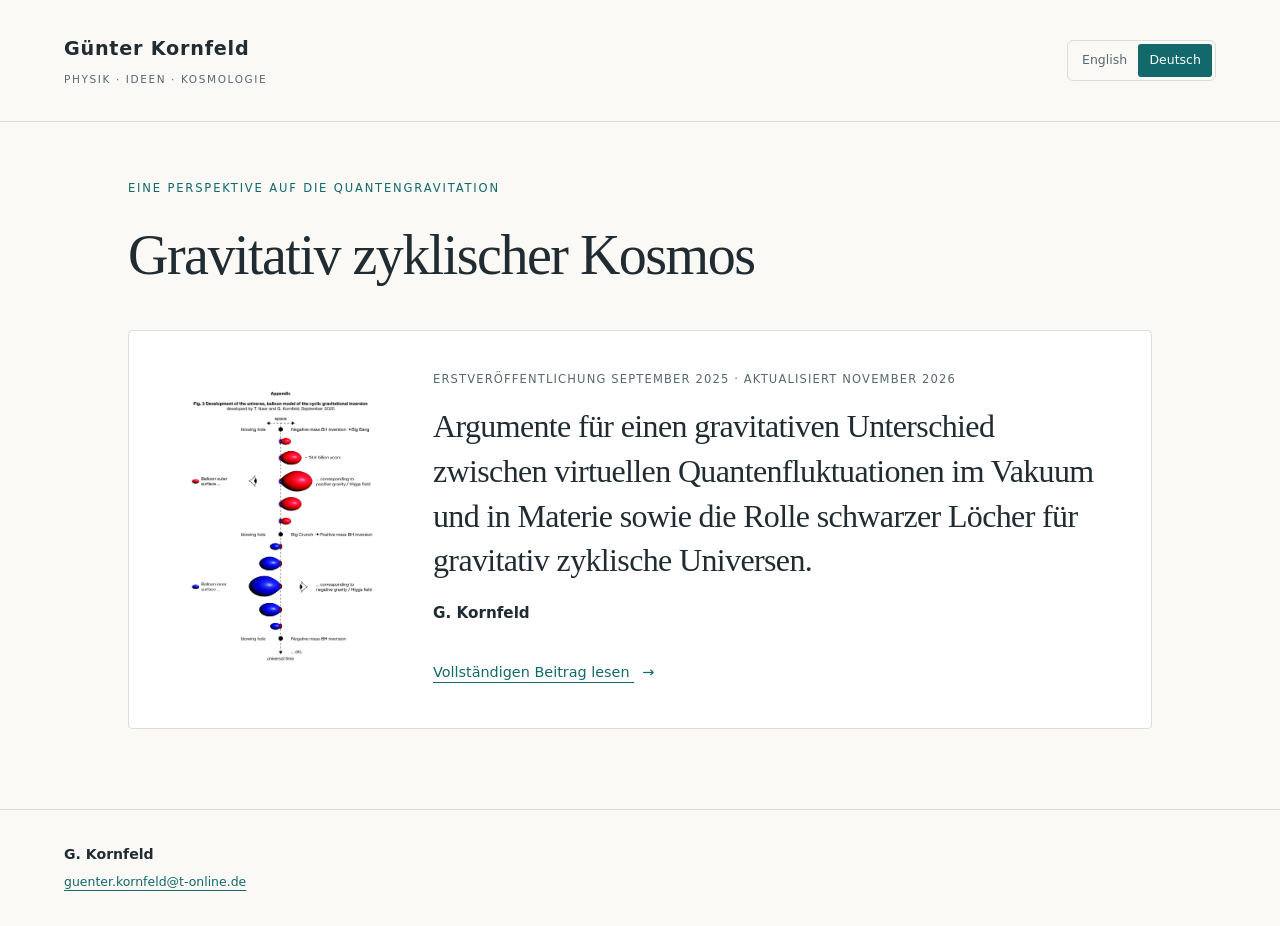
==== commit 6173a2d8: "Add bilingual paper overview and update author and release dates" ====
--- a/de.html
+++ b/de.html
@@ -1,93 +1,19 @@
 <!doctype html>
-<html lang="de">
-<head>
-<meta charset="utf-8">
-<meta name="viewport" content="width=device-width, initial-scale=1">
-<title>Quantenfluktuationen &amp; zyklische Universen — G. Kornfeld</title>
-<meta name="description" content="G. Kornfelds Gedanken zu Quantenvakuumfluktuationen, schwarzen Löchern und gravitativ zyklischen Universen. Vollständiger Beitrag mit drei Originalabbildungen.">
-<link rel="stylesheet" href="style.css">
-<link rel="alternate" hreflang="en" href="index.html">
-<link rel="alternate" hreflang="de" href="de.html">
-</head>
-<body>
-<a class="skip" href="#paper">Zum Beitrag springen</a>
-<header class="masthead"><a class="author" href="#top">G. Kornfeld<span>Physik · Ideen · Kosmologie</span></a><div class="header-actions"><nav class="language-switch" aria-label="Sprache"><a href="index.html" lang="en" hreflang="en">English</a><a href="de.html" lang="de" hreflang="de" aria-current="page">Deutsch</a></nav></div></header>
-<div class="hero" id="top"><p class="eyebrow">Eine persönliche Perspektive auf die Quantengravitation</p><h1>Argumente für einen gravitativen Unterschied zwischen virtuellen Quantenfluktuationen im Vakuum und in Materie sowie die Rolle schwarzer Löcher für gravitativ zyklische Universen.</h1><div class="byline"><span>G. Kornfeld</span><span>September 2025</span><a href="mailto:guenter.kornfeld@t-online.de">Kontakt zum Autor ↗</a></div></div>
-<div class="reading-layout"><aside><details open><summary>Inhalt</summary><nav aria-label="Abschnitte des Beitrags"><a href="#vorbemerkung">Vorbemerkung</a><a href="#einleitung">Einleitung</a><a href="#nichtuniverselle-quantenfluktuationen">Nichtuniverselle Quantenfluktuationen</a><a href="#neue-unterst-tzende-astronomische-beobachtungen">Astronomische Beobachtungen</a><a href="#die-rolle-schwarzer-l-cher-bhs">Die Rolle schwarzer Löcher (BHs)</a><a href="#bh-entropie-und-das-schicksal-des-universums">BH-Entropie und das Schicksal des Universums</a><a href="#zusammenfassung-der-hier-zur-diskussion-gestellten-ideen-des-autors">Zusammenfassung der Ideen</a><a href="#die-hoffnung-des-autors">Die Hoffnung des Autors</a><a href="#danksagung">Danksagung</a><a href="#anhang">Anhang</a></nav></details><p class="figure-note">Abbildungen anklicken, um sie in voller Größe anzusehen. Die Beschriftung der Originalabbildungen ist auf Englisch.</p></aside><main id="paper"><article><section id="vorbemerkung"><h2>Vorbemerkung</h2>
-<p>Der Autor promovierte 1974 in Physik bei Prof. A. Seeger an der Universität Stuttgart über die Wechselwirkung zwischen Versetzungen und magnetischen Flusslinien in Typ-II-Supraleitern. Er ist heute Physiker im Ruhestand und war mehr als 34 Jahre in der Industrie tätig. Als Entwicklungsleiter für Wanderfeldröhren (TWTs) für die Weltraumkommunikation und Radaranwendungen sowie als Leiter der Geschäftsentwicklung analysierte er komplexe Fertigungsfehler und trieb neue Konzepte voran. In dieser Funktion erfand und entwickelte er mit seinem Team ein innovatives Ionentriebwerk mit magnetischem Cusp-Feld, genannt HEMPT, das inzwischen gemeinsam mit dem DLR auf dem deutschen H2-Satelliten für den Weltraumeinsatz qualifiziert wurde. Er ist kein Experte auf den hier angesprochenen Gebieten der Astronomie, Kosmologie, allgemeinen Relativitätstheorie, Teilchenphysik, Quantenfeldtheorie oder Mathematik, interessiert sich aber sehr für deren vielfach veröffentlichte Ergebnisse.</p>
-<p>Als Außenseiter auf diesen Gebieten muss er spekulativ vorgehen. Er versucht jedoch, die unzähligen, oft widersprüchlichen Ergebnisse zu einem konsistenten Gesamtbild zu ordnen, um neue Ideen und fachübergreifendes Denken für eine nächste Generation von Fachleuten anzuregen. Daher ist dies keine typische wissenschaftliche Arbeit, die alle üblichen Standards, etwa bei Quellenangaben, erfüllt. Im Zeitalter der künstlichen Intelligenz können interessierte Leser diese Quellen leicht finden. Stattdessen möchte er aufgeschlossene Wissenschaftler dafür gewinnen, einige der hier vorgestellten neuen Grundideen zu einer künftigen physikalisch konsistenten Theorie der Quantengravitation weiterzuentwickeln.</p>
-</section>
-<section id="einleitung"><h2>Einleitung</h2>
-<p>Die hier vorgestellten Gedanken wurden ursprünglich durch D. S. Hajdukovics Hypothesen zur gravitativen Polarisation des Quantenvakuums angeregt. Diese erklären die übermäßig schnelle Bewegung äußerer Sterne in Galaxien und von Galaxien in Galaxienhaufen ohne dunkle Materie sowie die beschleunigte Expansion des Universums ohne dunkle Energie als lokale beziehungsweise globale Wirkungen eines gravitativ polarisierten Quantenvakuums.</p>
-<p>Hajdukovics Hypothesen kommen somit ohne die hypothetischen physikalischen Größen dunkle Materie und dunkle Energie aus, die in der derzeit am weitesten anerkannten ΛCDM-Kosmologie verwendet werden.</p>
-<p>Obwohl das ΛCDM-Modell viele beobachtbare Parameter des Universums recht erfolgreich erklärt, insbesondere die Eigenschaften der kosmischen Mikrowellenhintergrundstrahlung (CMB), fehlen ihm weiterhin vollständig ein experimenteller Nachweis von Teilchen der dunklen Materie und eine Erklärung der physikalischen Natur der dunklen Energie, die durch die kosmologische Konstante Λ dargestellt wird.</p>
-<p>Nach Ansicht des Autors wird der unabhängige Parameter Λ in Einsteins allgemeiner Relativitätstheorie (GRT) fälschlicherweise dazu verwendet, die sogenannte Vakuumkatastrophe des Standardmodells (SM) der Teilchen und Quantenfelder zu beheben und auszugleichen. Dieses sagt eine Energiedichte der Quantenvakuumfluktuationen voraus, die um bis zu einen Faktor 10¹²¹ zu hoch ist, um mit der beobachteten, noch immer mäßigen Expansion des Universums übereinzustimmen.</p>
-<p>Dieses schwerwiegende Problem lässt sich nach Ansicht des Autors wahrscheinlich nur innerhalb des SM lösen, wo es auch gelöst werden sollte: indem die Quantenvakuumfluktuationen von Teilchen und Antiteilchen, wie von Hajdukovic vorgeschlagen, als Gravitationsdipole mit einer Gesamtmasse von null angenommen werden.</p>
-<p>Doch wie lässt sich diese Annahme ernsthaft rechtfertigen, nachdem Hajdukovics Ideen durch die Veröffentlichung der Ergebnisse des ALPHA-Experiments am CERN im Jahr 2023 an Glaubwürdigkeit verloren haben? Dabei wurde festgestellt, dass Antiwasserstoffatome im Gravitationsfeld der Erde nach unten fallen, genau wie gewöhnliche Materieteilchen. Dies zeigt, dass reale Antiwasserstoffatome eindeutig eine positive Masse besitzen.</p>
-</section>
-<section id="nichtuniverselle-quantenfluktuationen"><h2>Nichtuniverselle Quantenfluktuationen</h2>
-<p>Um an dieser Annahme festzuhalten, müssen wir einen Preis zahlen, und zwar, wie der Autor zugibt, einen sehr hohen, grundlegenden Preis. Dieser wurde innerhalb von Hajdukovics Theorie noch nicht berücksichtigt (D. S. Hajdukovic, 2024; arXiv:2311.02128), vom Autor aber bereits beim 25. BHWS-Workshop 2021 angesprochen:</p>
-<p>Wir müssen die Vorstellung universeller virtueller Quantenfluktuationen aufgeben, die unabhängig von ihrer lokalen Umgebung sind. Stattdessen müssen wir annehmen, dass ihre gravitativen Eigenschaften von Wechselwirkungen mit anderen lokalen Teilchenfeldern abhängen, insbesondere von der Dichte der Higgs-Teilchenfluktuationen.</p>
-<p>Einfach ausgedrückt betrachtet der Autor unterschiedliche Quantenfluktuationen im Vakuum und innerhalb der Volumina realer Materieteilchen. Für ihn ist dies ein durchaus logischer Gedanke: Warum sollten so unterschiedliche Medien wie Vakuum und Materie ihre virtuellen Quantenfluktuationen nicht beeinflussen? Nur der mathematischen Einfachheit halber?</p>
-<p><strong>Im Vakuum:</strong> Virtuelle Teilchen-Antiteilchen-Paare sind Gravitationsdipole mit entgegengesetzter Polarität und einer Gesamtmasse von null, aber mit einem verbleibenden gravitativen Dipolmoment. Während ihrer Existenz hängt die Orientierung dieser virtuellen Dipole von der resultierenden Stärke des Gravitationsfeldes aller anderen Massen an ihrem Ort ab; sie verstärken diese Gravitationsfelder lokal. So liefern sie dem Quantenvakuum global eine kleine positive Energiedichte, im Einklang mit dem beobachteten Expansionsparameter des Universums.</p>
-<p><strong>In Materie:</strong> Virtuelle Teilchen-Antiteilchen-Paare sind gravitativ polar und besitzen zwei positive Teilchenmassen. Dadurch erklären sich die Massen von Protonen, Neutronen und anderen Baryonen und Mesonen durch die Massen ihrer Valenzquarks und Seequark-Paare sowie die Bindungsenergie der Gluonen im Einklang mit dem SM.</p>
-<p>Als Ursache dieses Unterschieds wird das universelle skalare Higgs-Feld in unserem gegenwärtigen Universum angenommen, das im Wechselwirkungsvolumen realer Teilchen oder Antiteilchen nur positive Masse zulässt. Die hohe lokale Dichte virtueller Higgs-Teilchen oder die Besonderheiten der Wechselwirkungen des Quanten-Gluonenfeldes in der lokalen Umgebung realer Teilchen oder Antiteilchen verleihen allen virtuellen Teilchenpaaren in dieser lokalen Umgebung ausschließlich positive träge und gravitative Masse beziehungsweise erzwingen diese.</p>
-<h3>Was gewinnen wir mit einer solchen „gewagten Hypothese“?</h3>
-<ol><li>Wir vermeiden die Vakuumkatastrophe und behalten gleichzeitig die positive Masse und Energie aller realen Teilchen und Antiteilchen bei, wie es Einsteins Äquivalenzprinzip verlangt.</li><li>Im Gegensatz zur Materie befindet sich das Quantenvakuum in seinem niedrigstmöglichen energetischen Grundzustand. Ohne darin eingebettete Materie wäre es gravitativ neutral. Durch die Existenz eingebetteter Materie wird es jedoch polarisiert. Dadurch wirkt es der Gravitation global, insbesondere in den leeren Räumen (Voids) des Universums, als expandierende Antigravitationsquelle entgegen. In den Filamenten und Wänden von Galaxien und Galaxienhaufen erhöht es dagegen lokal die Gravitationsstärke und die Bindung zwischen und innerhalb von Galaxien und Galaxienhaufen.</li><li>Eine extrem fein abgestimmte kosmologische Konstante Λ und die damit verbundene dunkle Energie sind nicht erforderlich. In Einsteins Feldgleichungen sollte Λ durch die zeit- und ortsabhängige gravitative Polarisationsenergiedichte des Quantenvakuums ersetzt werden, die selbstkonsistent von der eingebetteten, zeitlich und räumlich veränderlichen Materieverteilung abhängt.</li><li>Teilchen der dunklen Materie und Halos aus dunkler Materie um Galaxien und Galaxienhaufen sind nicht erforderlich. Sie werden ebenfalls selbstkonsistent durch die lokale Verstärkung der Gravitationsfelder infolge der gravitativen Polarisationsdichten des Quantenvakuums um und innerhalb von Galaxien und Galaxienhaufen ersetzt.</li></ol>
-</section>
-<section id="neue-unterst-tzende-astronomische-beobachtungen"><h2>Neue unterstützende astronomische Beobachtungen</h2>
-<p>Hajdukovic hat gezeigt, dass seine physikalischen Ideen zu einer mathematischen Ähnlichkeit mit der MOND-Theorie führen. Diese erklärt unmittelbar viele astronomische Beobachtungen, insbesondere die baryonische Tully-Fisher-Beziehung. Seine Vorhersage einer Abnahme der beschleunigten Expansion des Universums hat inzwischen Unterstützung durch die jüngsten Ergebnisse des DESI-Teams (Dark Energy Spectroscopic Instrument) in Arizona aus dem Jahr 2025 erhalten, bereits mit 4,3σ:</p>
-<figure id="figure-1"><a class="figure-link" href="assets/figure-1.png" aria-label="Abbildung 1 in voller Größe öffnen"><img src="assets/figure-1.png" alt="Verzögerungsparameter q(z) in Abhängigkeit von der Rotverschiebung z, mit einer DESI-Kurve und einer gestrichelten ΛCDM-Vergleichskurve." loading="lazy" width="1200" height="586"></a><figcaption><strong>Abbildung 1.</strong> Der Verzögerungsparameter q(z) = 0 zeigt, bei welcher Rotverschiebung z die beschleunigte Expansion des Universums begann: z = 0,8 (vor etwa 7 Milliarden Jahren). Die Abnahme der beschleunigten Expansion begann bei z = 0,25 (vor etwa 3 Milliarden Jahren). Die gestrichelte schwarze Linie entspricht der ΛCDM-Theorie. <a href="assets/figure-1.png">In voller Größe ansehen ↗</a></figcaption></figure>
-<p>Abbildung 1 zeigt die DESI-Ergebnisse nach CERN Courier, März/April 2025.</p>
-<p>Mit baryonischen akustischen Oszillationen (BAO) als Maßstab misst DESI einen Übergang von verzögerter zu beschleunigter Expansion des Universums vor etwa 7 Milliarden Jahren und eine Abnahme der beschleunigten Expansion seit etwa 3 Milliarden Jahren. Dies stimmt mit den Phasen 2 und 3 des von Hajdukovic vorgeschlagenen Fünf-Phasen-Szenarios überein, das in Abbildung 2 und der folgenden Phasenliste dargestellt ist. Die ungefähren DESI-Zahlen sind in Klammern angegeben.</p>
-<p>Hajdukovic schlug vor, dass die dunkle Energie, die mit der effektiven gravitativen Ladung des Quantenvakuums zusammenhängt, in der Zukunft des Universums verschwinden wird, wie Abbildung 2 zeigt.</p>
-<figure id="figure-2"><a class="figure-link" href="assets/figure-2.svg" aria-label="Abbildung 2 in voller Größe öffnen"><img src="assets/figure-2.svg" alt="Effektive gravitative Ladung des Quantenvakuums in Abhängigkeit vom Skalenfaktor R(t), mit Phase 2 und Phase 3 sowie dem Übergang von negativem Druck zu einem Druck von null." loading="lazy" width="662" height="595"></a><figcaption><strong>Abbildung 2.</strong> Die effektive gravitative Ladung des Quantenvakuums im Universum hängt vom Skalenfaktor R(t) ab. Mit der Expansion des Universums wandelt sich das polarisierte Quantenvakuum von einer kosmologischen Flüssigkeit mit negativem Druck in eine drucklose Flüssigkeit um. Adaptiert nach D. S. Hajdukovic, Texas Symposium on Relativistic Astrophysics, Genf, Schweiz, 13.–18. Dezember 2015. Die Felder für Phase 2 und Phase 3 wurden vom Autor ergänzt. <a href="assets/figure-2.svg">In voller Größe ansehen ↗</a></figcaption></figure>
-<ol><li>Verzögerte Expansion nach der Freisetzung der CMB-Strahlung.</li><li>Beginn der beschleunigten Expansion (DESI: vor etwa 7 Milliarden Jahren).</li><li>Verminderte beschleunigte Expansion (DESI: seit etwa 3 Milliarden Jahren).</li><li>Schließlich zum Stillstand kommende Expansion (Zukunft?).</li><li>Gravitativer Rekollaps des Universums und Beginn eines Antigravitationszyklus eines nächsten Universums nach einem Rückprall dieses Universums (Zukunft?).</li></ol>
-<p>Es ist faszinierend, dass seine Vorhersagen für die Entwicklung der Expansion des Universums nun für die Phasen 2 und 3 bestätigt zu werden scheinen.</p>
-<p>Aus Hajdukovics Veröffentlichungen bleibt dem Autor jedoch unklar, warum Schritt 5, der Rekollaps, eintreten und nicht zum Stillstand kommen sollte, wenn die erneute Kontraktion den negativen Druck wieder erhöht und ein Gleichgewicht zwischen Antigravitationsdruck und Gravitation erreicht wird. Der Autor führt dieses Problem auf Hajdukovics Verwendung des Arguments der Homogenität und Isotropie des Universums auf großen Skalen zurück.</p>
-<p>Im Gegensatz dazu ist der Autor überzeugt, dass der universelle Rekollaps zwangsläufig durch die schwammartige Inhomogenität des Universums entsteht. Schon heute findet man eine stetige Bewegung von Galaxien und ihren Haufen zu den Zentren von Superhaufen, etwa zum sogenannten Großen Attraktor.</p>
-<p>Es muss betont werden, dass diese DESI-Ergebnisse der Annahme einer kosmologischen Konstante Λ widersprechen, die eine künftig weiter zunehmende beschleunigte Expansion des Universums verlangt. Weitere Aufklärung zu diesem Phänomen werden bald auch die erwarteten Ergebnisse des europäischen Euclid-Satelliten bringen.</p>
-<p>Betrachten wir nun jedoch die wichtige Rolle schwarzer Löcher für die Entwicklung des Universums.</p>
-</section>
-<section id="die-rolle-schwarzer-l-cher-bhs"><h2>Die Rolle schwarzer Löcher (BHs)</h2>
-<p>Was kann als gesichertes Wissen über BHs gelten?</p>
-<ol><li>Sie existieren tatsächlich und sind eine Vorhersage von Einsteins GRT, wie die Nobelpreisträger des Jahres 2020, R. Genzel, A. Ghez und R. Penrose, gezeigt haben.</li><li>Darüber hinaus werden sie durch die bei BH-Verschmelzungen entstehenden Gravitationswellen bestätigt, die 2015 erstmals mit dem LIGO-Detektor nachgewiesen wurden.</li><li>Sie werden durch nur drei Parameter charakterisiert: Masse M, Drehimpuls L und Ladung C.</li><li>Dies wurde 1971 von J. Wheeler im berühmten „No-Hair-Theorem“ hervorgehoben, das besagt, dass BHs keine weiteren Eigenschaften besitzen.</li><li>Die Ladung C eines BH wurde jedoch nie gemessen oder nachgewiesen. Sie ist lediglich eine mögliche Lösung der GRT (die Reissner-Nordström-Lösung) und existiert wahrscheinlich nicht wirklich.</li></ol>
-<p>Über das sogenannte Informationsparadoxon gibt es weiterhin einen großen wissenschaftlichen Streit: Wenn S. Hawking und R. Penrose recht hätten, gingen die Informationen über Objekte, die in ein BH fallen, letztlich verloren, wenn das BH durch zufällige photonische Hawking-Strahlung thermisch verdampft. Dies widerspricht dem Unitaritätsprinzip der Quantentheorie.</p>
-<p>Daraus entstand die befremdliche Vorstellung einer möglichen holografischen Speicherung der Informationen am Ereignishorizont des BH. Selbst wenn mathematische Verfahren einen solchen Prozess zuließen, hält der Autor ihn für völlig unrealistisch.</p>
-<p>Er fordert, dass sich die Wissenschaft von ihren eigenen realen Beobachtungen leiten lassen sollte, nämlich von Gravitationswellen. Wenn BHs verschmelzen, sind ihre einzigen Informationen, die Massen M₁ und M₂ sowie die Drehimpulse L₁ und L₂, vollständig im abgestrahlten Gravitationswellenspektrum enthalten, einschließlich der für diese Informationen abgegebenen Gravitationswellenenergie. Beim ersten LIGO-Ereignis GW150914 betrugen diese Werte M₁ = 36 M☉ und M₂ = 29 M☉. Ihre Verschmelzung ergab ein neues BH mit M₃ = 62 M☉; zusätzlich wurden 3 M☉ als informationstragende Gravitationswellenenergie abgestrahlt (1 M☉ = 1 Sonnenmasse).</p>
-<p>Kann die wissenschaftliche Gemeinschaft nicht einfach annehmen, dass derselbe Mechanismus abläuft, wenn ein beliebiges einfallendes Objekt die Masse eines BH erhöht und dessen Drehimpuls verändert? Das würde bedeuten, dass dieselben Informationen über das einfallende Objekt als Gravitonen, also als Gravitationswellenspektrum, ausgesendet werden sollten. Alle zusätzlichen Informationen könnten sich in quantenmechanischen Prozessen widerspiegeln, wenn das Objekt am Ereignishorizont verschwindet und keine Gravitationswellen mehr aussendet.</p>
-<p>Dann stellt sich die Frage, warum die Entropie eines BH gleich der Oberfläche seines Ereignishorizonts in Planck-Einheiten ist. Die unwissenschaftliche Antwort des Autors lautet: Weil alle Informationen über das einfallende Objekt vor dieser Oberfläche als Gravitonen in den äußeren Raumzeitbereich abgegeben werden. Das einfallende Objekt erhöht die BH-Masse und die Fläche des BH-Ereignishorizonts nur geringfügig und hinterlässt das objektspezifische Informationswellenmuster in der äußeren Raumzeit.</p>
-<h3>Die Schlussfolgerung des Autors</h3>
-<p>Im Inneren von BHs gibt es keine spezifischen Informationen über hineingefallene Objekte. Auch am Ereignishorizont eines BH sind keine spezifischen Informationen gespeichert, abgesehen von ihren Beiträgen zur Masse und zum Drehimpuls des BH. Alle anderen Informationen bleiben außerhalb im Gravitationswellenmuster der Raumzeit erhalten. Das bedeutet, dass das quantenmechanische Unitaritätsprinzip, wonach im Universum keine Informationen verloren gehen können, weiterhin gilt.</p>
-<p>Was würde das bedeuten?</p>
-<p>Nach Ansicht des Autors lagen S. Hawking und R. Penrose mit der Annahme falsch, dass eine Hawking-Temperatur eines BH von <span class="math">T<sub>H</sub> = ℏc³/(8πGMk<sub>B</sub>) &gt; 0</span> zu photonischer Hawking-Strahlung und schließlich zum Verdampfen von BHs durch Energie- und damit Masseverlust führen würde. Selbst wenn ein Verdampfen durch Hawking-Strahlung stattfände, nimmt der Autor an, dass das Wachstum von BHs viel schneller verliefe als ihr Verdampfen, wie es im heutigen Universum beobachtet werden kann.</p>
-<p>Stattdessen könnte im Inneren eines BH ein stabiler bosonischer Quantenzustand der Materie in Form von Bose-Einstein-Kondensaten (BECs) existieren. Obwohl wir über das Innere von BHs nichts wirklich messen können, können wir spekulieren und versuchen, aus der Fortsetzung ihres äußeren Verhaltens Schlussfolgerungen zu ziehen.</p>
-<p>Seit etwa 2011 wurden mehrere Ideen zur Bildung von BECs im Inneren von BHs vorgeschlagen, beispielsweise die Bildung eines Gravitonen-BEC durch Dvali &amp; Gómez.</p>
-<p>Der Autor hält es für sehr wahrscheinlich, dass auch die Higgs-Bosonen selbst ein solches BEC bilden. Sie sind schwere Elementarteilchen ohne Spin, die bei nahezu null Temperatur ein BEC bilden könnten. Mit maximaler Masse-/Energiedichte und einem durch Wirbel gebildeten Gesamtdrehimpuls des BEC, wie er für BHs erforderlich ist, würden sie das „No-Hair-Theorem“ ideal erfüllen. Das würde bedeuten, dass jeder Eintritt eines Objekts am Ereignishorizont eines schwarzen Lochs als quantenmechanischer Stoßprozess mit den Higgs- und Gravitonen-BECs des BH als Stoßpartnern betrachtet werden sollte.</p>
-</section>
-<section id="bh-entropie-und-das-schicksal-des-universums"><h2>BH-Entropie und das Schicksal des Universums</h2>
-<p>Nehmen wir an, dass die Bekenstein-Hawking-Formel für die BH-Entropie S<sub>BH</sub> gültig ist:</p>
-<div class="equation" role="math" aria-label="Die Entropie des schwarzen Lochs ist gleich vier Pi k B G M Quadrat geteilt durch h quer c">S<sub>BH</sub> = 4πk<sub>B</sub>GM² / (ℏc)</div>
-<p>Jede Verschmelzung schwarzer Löcher erhöht dann die Gesamtentropie aufgrund ihrer quadratischen Abhängigkeit von M dramatisch. Als Folge sollte der Endzustand des Universums nach dem zweiten Hauptsatz der Thermodynamik, wonach die Entropie nur zunehmen kann, ein einziges schwarzes Loch sein.</p>
-<p>Dies wäre die Topologie des Universums, in der ein Quantenschritt, ein Vorzeichenwechsel des universellen skalaren Quanten-Higgs-Feldes, stattfinden könnte. Innerhalb eines endlichen kugelförmigen Volumens würde dabei die extrem dichte, kalte, massegebundene Energie des Higgs-Teilchen-BEC in einen extrem dichten und heißen neuen Zyklus eines gravitativ negativen Antiuniversums freigesetzt. Dieses würde wieder mit entgegengesetzter Gravitation und extrem niedriger Entropie beginnen, aufgrund des einheitlichen BEC-Quantenzustands des vorherigen finalen BH jedoch extrem gleichförmig und homogen sein. Das würde die Gleichförmigkeit des kosmischen Mikrowellenhintergrunds (CMB) erklären, ohne dass zuvor ein inflationärer Prozess erforderlich wäre.</p>
-<p>Eine Frage bleibt: Was geschieht mit den Informationen, die in den gravitativen Raumzeitwellen des alten Universums gespeichert sind? Überstehen sie diese gravitative Umstülpung beziehungsweise diesen Übergang, oder werden sie nun vollständig gelöscht?</p>
-<p>Wahrscheinlich werden sie gelöscht, denn in einem kontrahierenden Universum wird auch sämtliche photonische und gravitative Energie in den finalen BHs enden.</p>
-<p>Unter der Annahme zeitlich unendlich zyklischer Universen mit Epochen wechselnder gravitativer Polarität und Vorzeichenwechseln des skalaren Higgs-Feldes bei konstanten Absolutwerten von Masse/Energie wird angenommen, dass die Physik gleich bleiben könnte. Die individuelle Teilchengeschichte könnte dagegen verloren gehen und aufgrund ihrer Quantenfeldnatur in den neuen Zyklen der Universen offen bleiben. Anmerkung: In der speziellen Relativitätstheorie (SRT) gilt E² = m²c⁴ + p²c², sodass Ruhemasse und Energie nur in quadratischen Termen vorkommen. Für den Impuls p = 0, wie für ein finales BH angenommen, gilt daher E = ±mc²; beide Lösungen sind für die gesamte Ruhemasse m möglich. Somit sollte auch ein negativer Wert des Higgs-Quantenfeldes mit einem Übergang durch null möglich sein.</p>
-<p>Ein anschauliches Bild für diese gravitative Inversion beziehungsweise Umstülpung am Ende und Beginn jedes Zyklus, bei der maximale Entropie wieder in minimale Entropie übergeht, zeigt Abbildung 3 im Anhang. Ein Ballon zieht seine Oberfläche zusammen und stülpt seine Innenseite durch seine Einblasöffnung nach außen. Sie wird zur neuen Außenseite des Ballons, der erneut aufgeblasen wird. In der physikalischen Welt expandiert das Universum, wenn das Higgs-Feld durch null wechselt, durch eine enorme Freisetzung freier Energie bei niedrigster Entropie in einem neuen Zyklus zunehmenden Volumens und der Strukturbildung.</p>
-<p>Diese Überlegungen benötigen keine Inflation, um die Gleichförmigkeit des kosmischen Mikrowellenhintergrunds (CMB) zu erklären. Sie können auch erklären, warum wir in einem Universum mit nur sehr wenig Antimaterie leben: Das vorherige Universum war ein Antimaterieuniversum mit fast keiner Materie.</p>
-</section>
-<section id="zusammenfassung-der-hier-zur-diskussion-gestellten-ideen-des-autors"><h2>Zusammenfassung der hier zur Diskussion gestellten Ideen des Autors</h2>
-<ol><li>Hinsichtlich der Gravitation gibt es zwei Arten virtueller Quantenfluktuationen: dipolare im Vakuum und monopolare in Materie. Dunkle Energie und dunkle Materie werden somit durch eine selbstkonsistente Entwicklung von Materie ersetzt, die aufgrund anfänglicher Quantenfluktuationen inhomogen in das Quantenvakuum eingebettet ist.</li><li>Der Rekollaps des Universums entsteht durch die inhomogene Verteilung der im Quantenvakuum verstreuten Materie.</li><li>Alle Informationen über Objekte, die in ein schwarzes Loch fallen, außer Masse und Drehimpuls, sind im ausgesendeten Gravitonen-Raumzeitverzerrungsspektrum beziehungsweise -muster beschleunigter Objekte enthalten, die durch den Ereignishorizont in das BH fallen, sowie in den reflektierten Teilchenkanälen der Quantenstöße. Ein Elektron könnte beispielsweise elastisch zurückgestreut werden.</li><li>Die BH-Entropie hängt mit der Oberfläche des Ereignishorizonts zusammen, weil die Objektinformationen vor dem Eintritt durch diese Oberfläche in der Gravitonenemission enthalten sind und möglicherweise keine Fermionen diese Oberfläche direkt passieren können. Thermodynamisch nimmt die universelle Entropie daher durch die Bildung von BHs zu und erreicht ihr Maximum, obwohl in deren Innerem möglicherweise nur einheitliche, langlebige bosonische BEC-Quantenzustände möglich sind.</li><li>Schwarze Löcher sind die Endzustände der Materie und bestehen ausschließlich aus Bose-Einstein-Kondensaten von Higgs-Teilchen und Gravitonen. Dadurch wird das „No-Hair-Theorem“ unmittelbar erklärt. Die maximale Entropie im Universum wird erreicht, wenn sämtliche Materie in einem finalen einheitlichen BH gelandet ist.</li><li>Jedes in ein BH fallende Objekt oder Teilchen könnte als Stoß zweier Quantenobjekte betrachtet werden.</li><li>Könnte es für das BH-BEC ein Ausschlussprinzip für alle Fermionen geben? Würde dies bedeuten, dass alle Fermionen zunächst außerhalb in bosonische Teilchen wie Photonen umgewandelt werden müssen?</li><li>Ein neuer Zyklus des Universums mit entgegengesetzter gravitativer Polarität beginnt, wenn das skalarwertige Higgs-Feld („Mexikanerhut“) in dieser einzigartigen Topologie eines einzigen finalen beziehungsweise anfänglichen universellen BH sein Vorzeichen ändert.</li><li>Beim quantenmechanischen Übergang, dem Vorzeichenwechsel des skalaren Higgs-Feldes, könnte sich das Volumen des finalen schwarzen Lochs von einem ultrakalten, von Ruhemasse dominierten Higgs-Teilchen-BEC mit maximaler Entropie als wahrscheinlichstem Endzustand eines gravitierenden Universums in ein einheitliches, ultraheißes und von freier Energie dominiertes endliches Volumen (große Vereinheitlichung) mit minimaler Entropie und entgegengesetzter gravitativer Polarität verwandeln.</li><li>Es ist keine Inflation erforderlich, um die nahezu gleichförmige Materie-/Energieverteilung des kosmischen Mikrowellenhintergrunds (CMB) zu erklären.</li></ol>
-</section>
-<section id="die-hoffnung-des-autors"><h2>Die Hoffnung des Autors</h2>
-<p>Der Autor hofft, dass künftige Fachleute eine Quantengravitationstheorie der BHs mathematisch formulieren können, die einige dieser Überlegungen berücksichtigt: mit nur geringfügigen Änderungen an GRT und SM, aber für unsere zyklischen Universen als Ganzes eindeutig ohne Inflation und ohne jegliche Singularitäten.</p>
-</section>
-<section id="danksagung"><h2>Danksagung</h2>
-<ul class="thanks"><li>Ich danke meinem Kollegen und Freund Dr. Gottfried Kögel für seine präzisen Ausarbeitungen und die Zeit, die er darauf verwendet hat, mich davon zu überzeugen, dass meine Ideen und diejenigen Hajdukovics falsch sind. Das hat mich darin bestärkt, hier festzuhalten, dass sie zumindest teilweise richtig sein könnten.</li><li>Ich bin Dr.-Ing. Tarek Nasr (t.nasr@vnplan.de), den ich im Einstein Center in Ulm kennengelernt habe, sehr dankbar für das fantastische Bild der Ballonumstülpung als Analogie zu den gravitativen Inversionen der finalen BHs.</li><li>Prof. Kurt Roessler möchte ich für seine persönliche und freundliche Organisation der sehr interessanten jährlichen Bad Honnef Winter Seminars (BHWS) würdigen, die im vergangenen Jahr aus Altersgründen endeten. Sie haben immer wieder mein Interesse an Fragen zur Entwicklung des Universums und des Lebens auf der Erde geweckt.</li><li>Auch möchte ich allen meinen Freunden danken, die mich daran erinnert haben, dass ich versuchen sollte, meine Ideen auszuformulieren, statt nur darüber zu sprechen.</li><li>Schließlich danke ich meiner Frau Ursula für ihre geduldigen Hinweise, dass ich zu lange vor dem Computer sitze. Ihren vorgeschlagenen Alternativen bin ich wohl zu selten gefolgt.</li></ul>
-</section>
-<section id="anhang"><h2>Anhang</h2>
-<figure id="figure-3"><a class="figure-link" href="assets/figure-3.png" aria-label="Abbildung 3 in voller Größe öffnen"><img src="assets/figure-3.png" alt="Ballonmodell der zyklischen gravitativen Inversion: Expandierende und kontrahierende rote und blaue Ballons veranschaulichen abwechselnd positive und negative Gravitationszyklen entlang einer universellen Zeitachse." loading="lazy" width="2008" height="2841"></a><figcaption><strong>Abbildung 3.</strong> Entwicklung des Universums: Ballonmodell der zyklischen gravitativen Inversion. Entwickelt von T. Nasr und G. Kornfeld, September 2025. <a href="assets/figure-3.png">In voller Größe ansehen ↗</a></figcaption></figure>
-</section></article></main></div>
-<footer><div><strong>G. Kornfeld</strong><a href="mailto:guenter.kornfeld@t-online.de">guenter.kornfeld@t-online.de</a></div><a href="#top">Nach oben ↑</a></footer>
-</body>
-</html>
+<html lang="de"><head>
+<meta charset="utf-8"><meta name="viewport" content="width=device-width, initial-scale=1">
+<title>Gravitativ zyklischer Kosmos — G. Kornfeld</title>
+<meta name="description" content="Gravitativ zyklischer Kosmos — G. Kornfeld.">
+<link rel="stylesheet" href="style.css"><link rel="stylesheet" href="overview.css">
+<link rel="alternate" hreflang="en" href="index.html"><link rel="alternate" hreflang="de" href="de.html">
+</head><body class="overview-page">
+<header class="masthead"><a class="author" href="de.html">Günter Kornfeld<span>Physik · Ideen · Kosmologie</span></a><div class="header-actions"><nav class="language-switch" aria-label="Sprache"><a href="index.html" lang="en" hreflang="en">English</a><a href="de.html" lang="de" hreflang="de" aria-current="page">Deutsch</a></nav></div></header>
+<main class="overview-main" id="overview">
+<p class="eyebrow">Eine Perspektive auf die Quantengravitation</p><h1 class="overview-title">Gravitativ zyklischer Kosmos</h1>
+<a class="paper-card" href="paper-de.html">
+<div class="paper-thumbnail"><img src="assets/figure-3.png" alt="Abbildung aus dem Anhang: Ballonmodell der zyklischen gravitativen Inversion." width="2008" height="2841"></div>
+<div class="paper-card-copy"><p class="paper-kind">Erstveröffentlichung September 2025 · Aktualisiert November 2026</p>
+<h2>Argumente für einen gravitativen Unterschied zwischen virtuellen Quantenfluktuationen im Vakuum und in Materie sowie die Rolle schwarzer Löcher für gravitativ zyklische Universen.</h2><p class="paper-author">G. Kornfeld</p><span class="read-paper">Vollständigen Beitrag lesen <span aria-hidden="true">→</span></span></div>
+</a>
+</main>
+<footer><div><strong>G. Kornfeld</strong><a href="mailto:guenter.kornfeld@t-online.de">guenter.kornfeld@t-online.de</a></div></footer>
+</body></html>
--- a/overview.css
+++ b/overview.css
@@ -0,0 +1,4 @@
+.overview-main{max-width:1120px;margin:0 auto;padding:3.5rem 3rem 5rem;min-height:70vh}.overview-title{font-size:clamp(2.2rem,4.5vw,3.5rem);margin-bottom:2.5rem;max-width:900px}.paper-card{display:grid;grid-template-columns:220px minmax(0,1fr);gap:2.75rem;align-items:center;padding:2.5rem;border:1px solid var(--line);background:#fff;text-decoration:none;color:var(--ink);border-radius:4px;transition:border-color .15s,box-shadow .15s}.paper-card:hover{color:var(--ink);border-color:var(--accent);box-shadow:0 8px 24px #203b3210}.paper-card:focus-visible{outline:3px solid var(--accent);outline-offset:6px}.paper-thumbnail{background:#fff;display:flex;align-items:center;justify-content:center}.paper-thumbnail img{width:210px;max-width:100%;height:auto;display:block}.paper-card-copy h2{font-size:clamp(1.5rem,2.7vw,2rem);line-height:1.4;margin:0 0 1.2rem;padding:0;border:0;letter-spacing:-.02em}.paper-kind{font:500 .72rem/1.5 var(--sans);text-transform:uppercase;letter-spacing:.1em;color:var(--muted);margin:0 0 1rem}.paper-author{font:600 .95rem/1.5 var(--sans);margin:0 0 1.8rem}.read-paper{font:500 .9rem/1.6 var(--sans);color:var(--accent);text-decoration:underline;text-underline-offset:5px}.read-paper span{display:inline-block;margin-left:.5rem}.overview-back{font:500 .85rem/1.5 var(--sans);margin:0 0 2rem}
+@media(max-width:720px){.overview-main{padding:2.5rem 1.25rem 3rem}.overview-title{margin-bottom:1.75rem}.paper-card{grid-template-columns:1fr;padding:1.5rem;gap:1.5rem}.paper-thumbnail img{width:150px}.paper-card-copy h2{font-size:1.5rem}.paper-author{margin-bottom:1.25rem}}
+@media(prefers-reduced-motion:reduce){.paper-card{transition:none}}
+@media print{.overview-main{padding:1rem 0;min-height:0}.paper-card{box-shadow:none}.overview-back{display:none}}
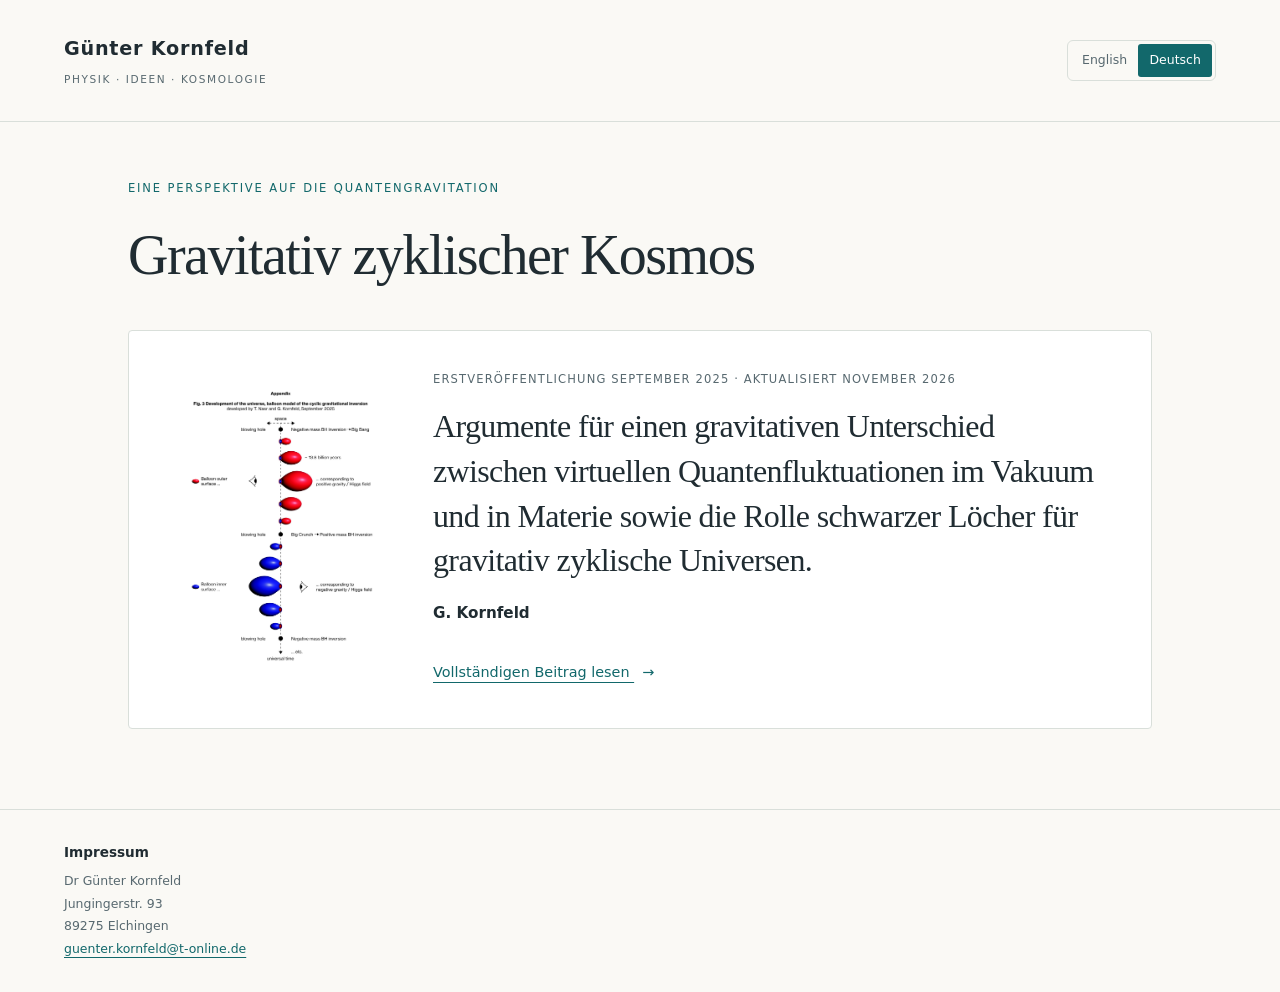
==== commit 9d363e3b: "Add imprint with author address to both overview pages" ====
--- a/de.html
+++ b/de.html
@@ -15,5 +15,5 @@
 <h2>Argumente für einen gravitativen Unterschied zwischen virtuellen Quantenfluktuationen im Vakuum und in Materie sowie die Rolle schwarzer Löcher für gravitativ zyklische Universen.</h2><p class="paper-author">G. Kornfeld</p><span class="read-paper">Vollständigen Beitrag lesen <span aria-hidden="true">→</span></span></div>
 </a>
 </main>
-<footer><div><strong>G. Kornfeld</strong><a href="mailto:guenter.kornfeld@t-online.de">guenter.kornfeld@t-online.de</a></div></footer>
+<footer class="overview-footer"><section class="imprint" aria-labelledby="imprint-heading"><h2 id="imprint-heading">Impressum</h2><address>Dr Günter Kornfeld<br>Jungingerstr. 93<br>89275 Elchingen<br><a href="mailto:guenter.kornfeld@t-online.de">guenter.kornfeld@t-online.de</a></address></section></footer>
 </body></html>
--- a/overview.css
+++ b/overview.css
@@ -1,4 +1,5 @@
 .overview-main{max-width:1120px;margin:0 auto;padding:3.5rem 3rem 5rem;min-height:70vh}.overview-title{font-size:clamp(2.2rem,4.5vw,3.5rem);margin-bottom:2.5rem;max-width:900px}.paper-card{display:grid;grid-template-columns:220px minmax(0,1fr);gap:2.75rem;align-items:center;padding:2.5rem;border:1px solid var(--line);background:#fff;text-decoration:none;color:var(--ink);border-radius:4px;transition:border-color .15s,box-shadow .15s}.paper-card:hover{color:var(--ink);border-color:var(--accent);box-shadow:0 8px 24px #203b3210}.paper-card:focus-visible{outline:3px solid var(--accent);outline-offset:6px}.paper-thumbnail{background:#fff;display:flex;align-items:center;justify-content:center}.paper-thumbnail img{width:210px;max-width:100%;height:auto;display:block}.paper-card-copy h2{font-size:clamp(1.5rem,2.7vw,2rem);line-height:1.4;margin:0 0 1.2rem;padding:0;border:0;letter-spacing:-.02em}.paper-kind{font:500 .72rem/1.5 var(--sans);text-transform:uppercase;letter-spacing:.1em;color:var(--muted);margin:0 0 1rem}.paper-author{font:600 .95rem/1.5 var(--sans);margin:0 0 1.8rem}.read-paper{font:500 .9rem/1.6 var(--sans);color:var(--accent);text-decoration:underline;text-underline-offset:5px}.read-paper span{display:inline-block;margin-left:.5rem}.overview-back{font:500 .85rem/1.5 var(--sans);margin:0 0 2rem}
 @media(max-width:720px){.overview-main{padding:2.5rem 1.25rem 3rem}.overview-title{margin-bottom:1.75rem}.paper-card{grid-template-columns:1fr;padding:1.5rem;gap:1.5rem}.paper-thumbnail img{width:150px}.paper-card-copy h2{font-size:1.5rem}.paper-author{margin-bottom:1.25rem}}
+.overview-footer .imprint{margin:0;padding:0}.overview-footer .imprint h2{font:600 .85rem/1.5 var(--sans);border:0;padding:0;margin:0 0 .5rem;letter-spacing:normal}.overview-footer address{font-style:normal;font-size:.78rem;line-height:1.8;color:var(--muted)}
 @media(prefers-reduced-motion:reduce){.paper-card{transition:none}}
 @media print{.overview-main{padding:1rem 0;min-height:0}.paper-card{box-shadow:none}.overview-back{display:none}}
